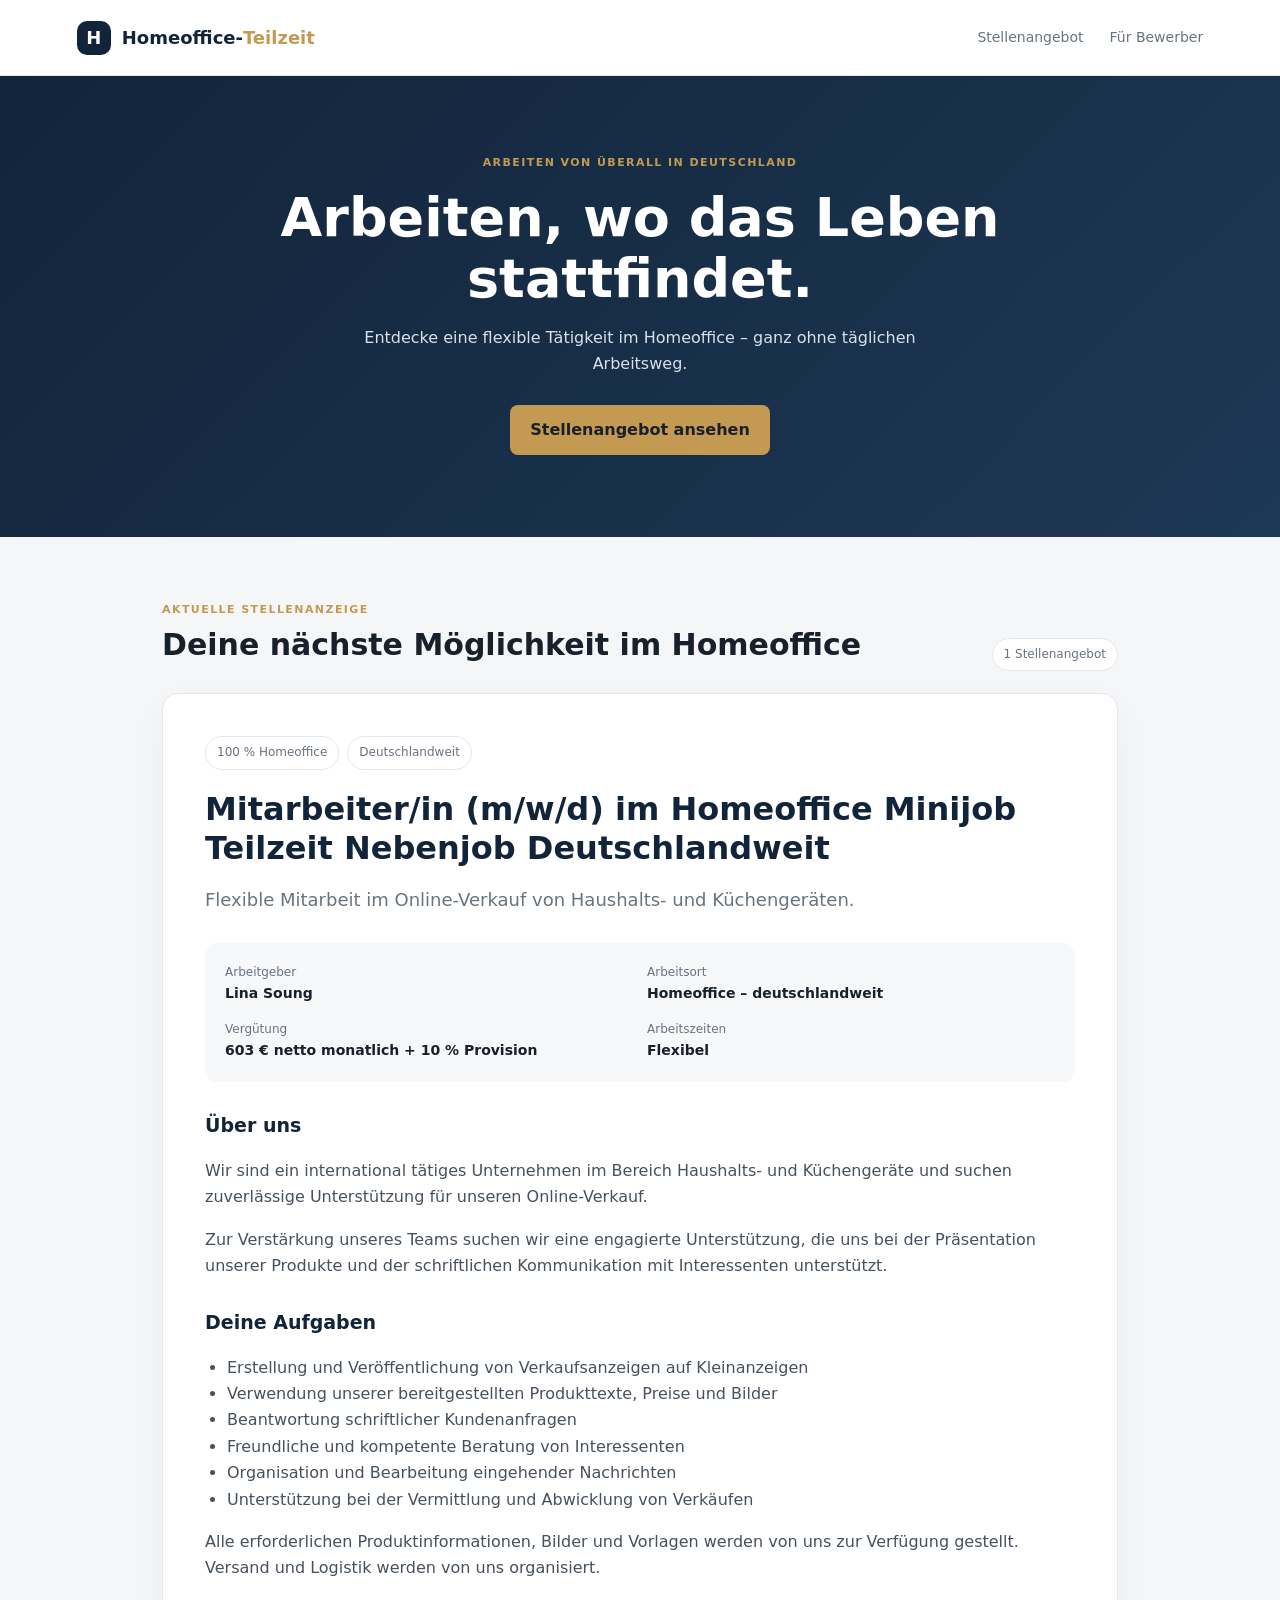
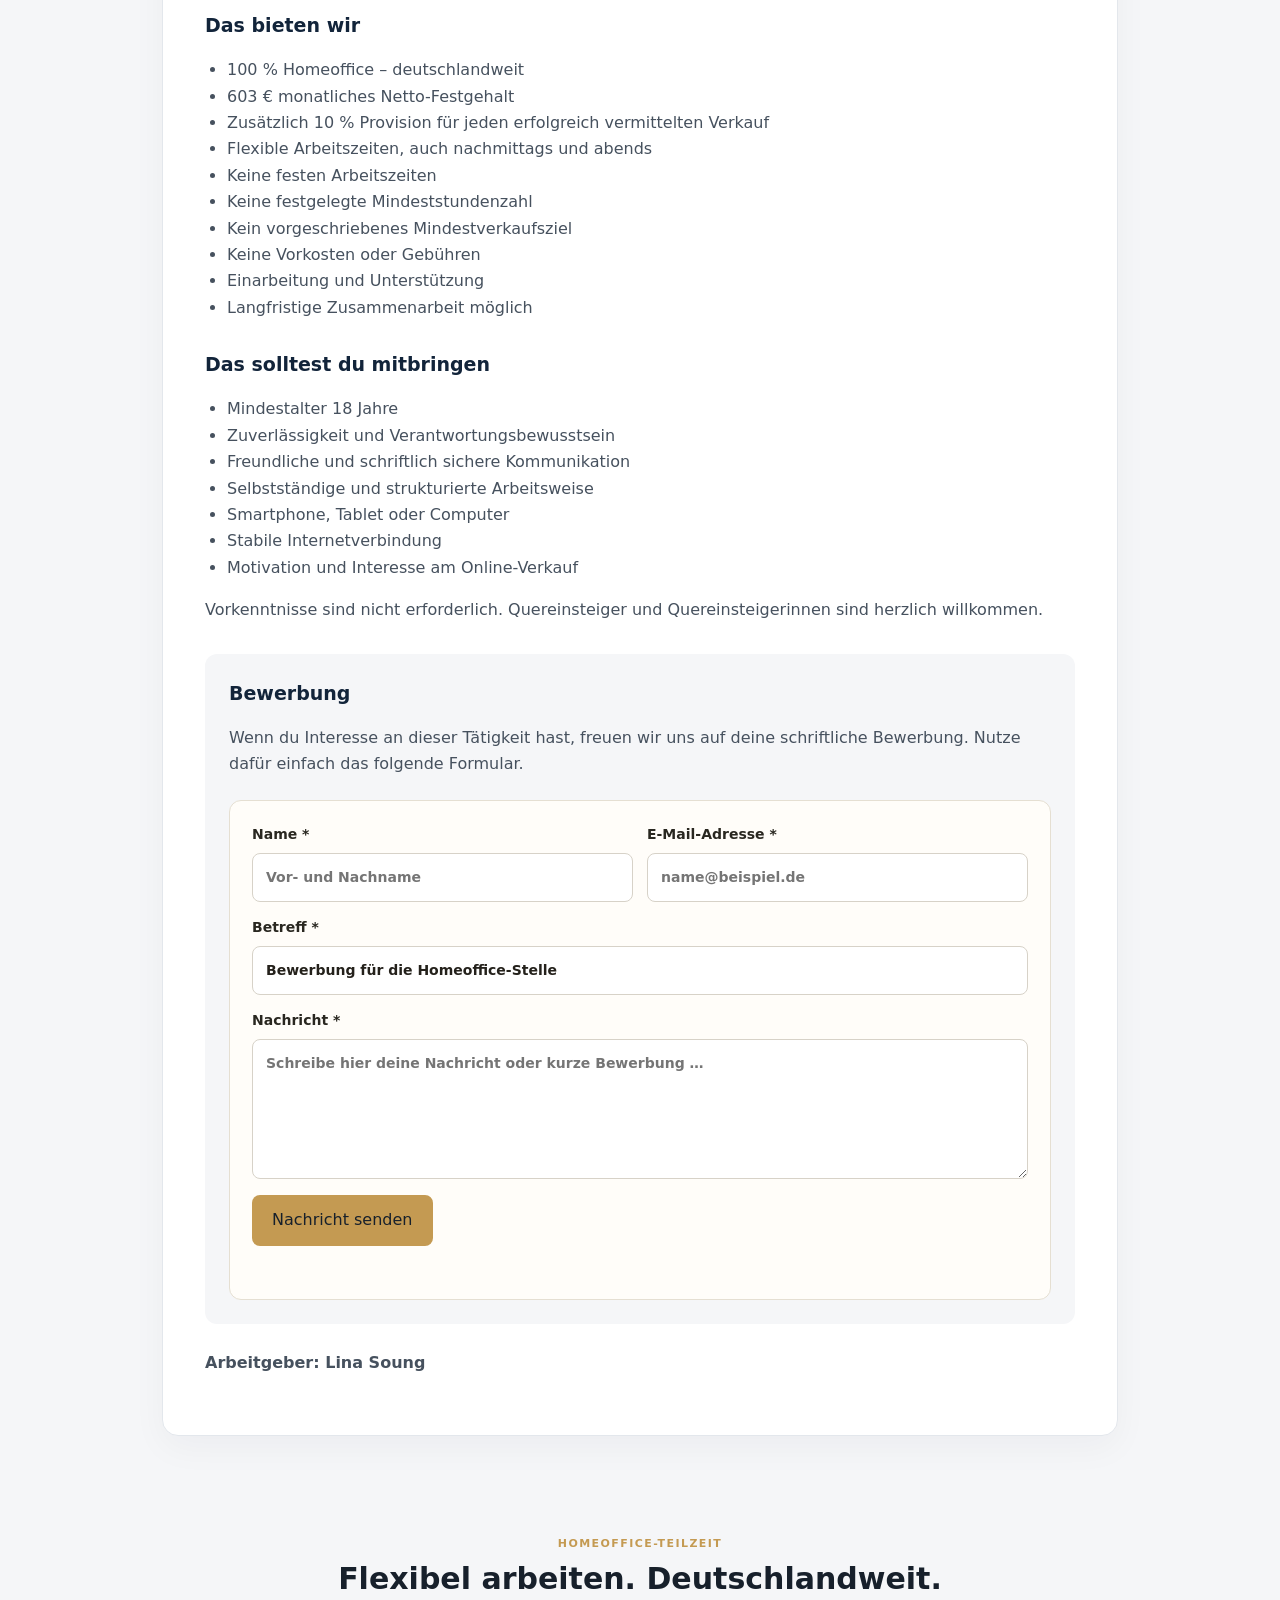
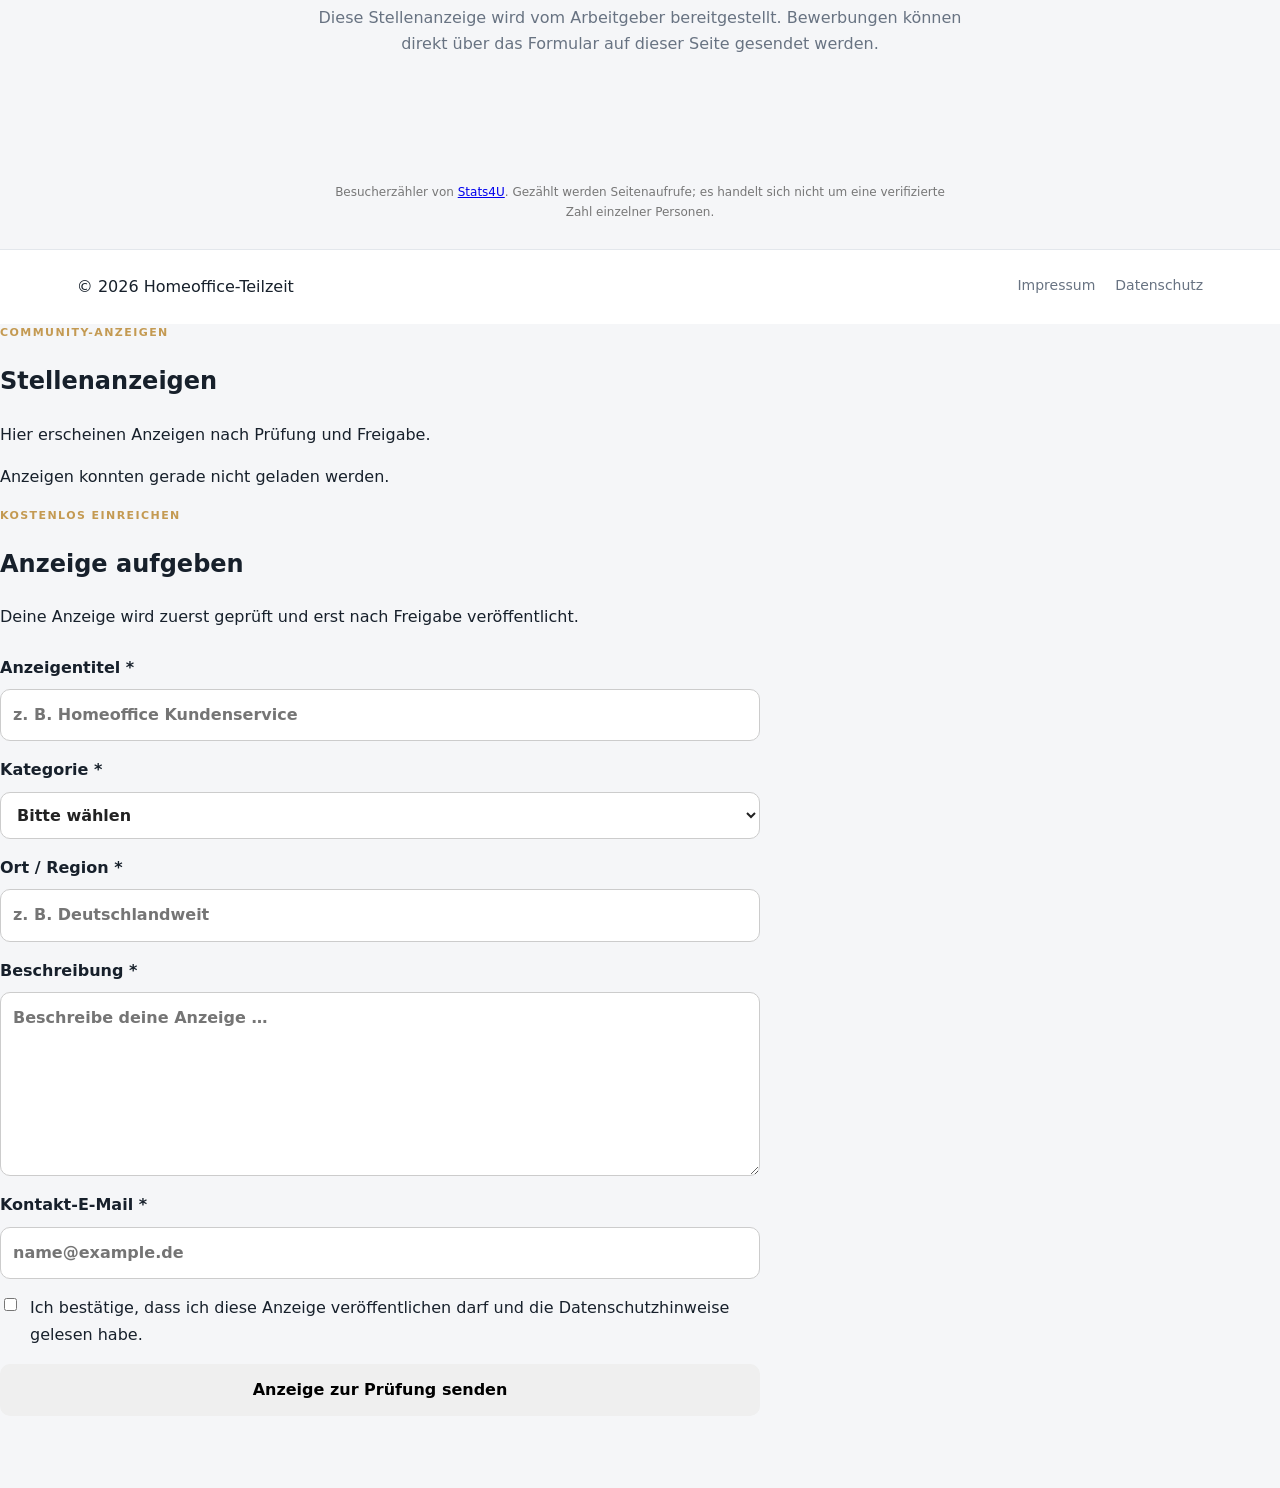
==== index.html @ d7fe1157 "Remove email contact from index.html Removed email contact information from the contact form." ====
<!doctype html>
<html lang="de">
<head>
  <meta charset="utf-8">
  <meta name="viewport" content="width=device-width, initial-scale=1">
  <meta name="description" content="Homeoffice-Teilzeit: Stellenangebot Mitarbeiter/in (m/w/d) im Homeoffice Minijob Teilzeit Nebenjob deutschlandweit. Flexible Arbeit im Online-Verkauf.">
  <meta name="robots" content="index,follow">
  <title>Mitarbeiter/in (m/w/d) im Homeoffice Minijob Teilzeit Nebenjob Deutschlandweit | Homeoffice-Teilzeit</title>
  <link rel="canonical" href="https://homeoffice-teilzeit-portal.pages.dev/">
  <link rel="stylesheet" href="style.css">
  <script type="application/ld+json">
  {
    "@context":"https://schema.org",
    "@type":"JobPosting",
    "title":"Mitarbeiter/in (m/w/d) im Homeoffice Minijob Teilzeit Nebenjob Deutschlandweit",
    "description":"100 % Homeoffice deutschlandweit. Aufgaben im Online-Verkauf von Haushalts- und Küchengeräten, Erstellung von Verkaufsanzeigen und schriftliche Kundenkommunikation.",
    "datePosted":"2026-11-23",
    "employmentType":["PART_TIME","CONTRACTOR"],
    "hiringOrganization":{"@type":"Organization","name":"Lina Soung"},
    "jobLocationType":"TELECOMMUTE",
    "applicantLocationRequirements":{"@type":"Country","name":"Deutschland"},
    "directApply":false
  }
  </script>

  <style>
    .visitor-section{margin:28px auto 8px;text-align:center;padding:18px 12px}
    .visitor-counter{display:inline-flex;align-items:center;gap:14px;padding:13px 20px;border:1px solid #d8c18a;border-radius:10px;background:#fffdf8;color:#24211b;box-shadow:0 4px 18px rgba(0,0,0,.06)}
    .visitor-icon{font-size:24px;color:#ad8740}
    .visitor-counter strong{display:block;font-size:24px;line-height:1.2}
    .visitor-counter small{display:block;font-size:12px;color:#6d675b;margin-top:3px}
    .visitor-note{max-width:620px;margin:9px auto 0;font-size:12px;color:#777}

    .contact-form{margin-top:22px;padding:22px;border:1px solid #e5dfd2;border-radius:12px;background:#fffdf9}
    .contact-form h3{margin-top:0}
    .contact-form .form-grid{display:grid;grid-template-columns:1fr 1fr;gap:14px}
    .contact-form label{display:block;font-weight:600;font-size:14px;color:#292720}
    .contact-form input,.contact-form textarea{display:block;width:100%;box-sizing:border-box;margin-top:7px;padding:12px 13px;border:1px solid #d7d2c8;border-radius:8px;background:#fff;color:#24211b;font:inherit}
    .contact-form textarea{min-height:140px;resize:vertical}
    .contact-form .full-width{grid-column:1/-1}
    .contact-form button{margin-top:16px;border:0;cursor:pointer;font:inherit}
    .contact-form button:disabled{opacity:.65;cursor:wait}
    .contact-form-status{min-height:1.4em;margin:12px 0 0;font-size:14px}
    .contact-form .hp-field{position:absolute!important;left:-5000px!important;width:1px!important;height:1px!important;overflow:hidden!important}
    @media(max-width:600px){.contact-form{padding:16px}.contact-form .form-grid{grid-template-columns:1fr}.contact-form .full-width{grid-column:auto}}
  </style>
</head>
<body>
<header class="site-header">
  <a class="brand" href="index.html" aria-label="Homeoffice-Teilzeit Startseite"><span class="brand-mark">H</span><span>Homeoffice-<strong>Teilzeit</strong></span></a>
  <nav><a href="#stellenangebot">Stellenangebot</a><a href="#arbeitgeber">Für Bewerber</a></nav>
</header>
<main>
  <section class="hero">
    <div class="eyebrow">Arbeiten von überall in Deutschland</div>
    <h1>Arbeiten, wo das Leben stattfindet.</h1>
    <p>Entdecke eine flexible Tätigkeit im Homeoffice – ganz ohne täglichen Arbeitsweg.</p>
    <a class="button" href="#stellenangebot">Stellenangebot ansehen</a>
  </section>
  <section class="content" id="stellenangebot">
    <div class="section-heading"><div><div class="eyebrow">Aktuelle Stellenanzeige</div><h2>Deine nächste Möglichkeit im Homeoffice</h2></div><span class="status">1 Stellenangebot</span></div>
    <article class="job-card">
      <div class="job-top"><span class="tag">100 % Homeoffice</span><span class="tag">Deutschlandweit</span></div>
      <h2>Mitarbeiter/in (m/w/d) im Homeoffice Minijob Teilzeit Nebenjob Deutschlandweit</h2>
      <p class="lead">Flexible Mitarbeit im Online-Verkauf von Haushalts- und Küchengeräten.</p>
      <div class="facts"><div><small>Arbeitgeber</small><strong>Lina Soung</strong></div><div><small>Arbeitsort</small><strong>Homeoffice – deutschlandweit</strong></div><div><small>Vergütung</small><strong>603 € netto monatlich + 10 % Provision</strong></div><div><small>Arbeitszeiten</small><strong>Flexibel</strong></div></div>
      <div class="job-body">
        <h3>Über uns</h3>
        <p>Wir sind ein international tätiges Unternehmen im Bereich Haushalts- und Küchengeräte und suchen zuverlässige Unterstützung für unseren Online-Verkauf.</p>
        <p>Zur Verstärkung unseres Teams suchen wir eine engagierte Unterstützung, die uns bei der Präsentation unserer Produkte und der schriftlichen Kommunikation mit Interessenten unterstützt.</p>
        <h3>Deine Aufgaben</h3>
        <ul><li>Erstellung und Veröffentlichung von Verkaufsanzeigen auf Kleinanzeigen</li><li>Verwendung unserer bereitgestellten Produkttexte, Preise und Bilder</li><li>Beantwortung schriftlicher Kundenanfragen</li><li>Freundliche und kompetente Beratung von Interessenten</li><li>Organisation und Bearbeitung eingehender Nachrichten</li><li>Unterstützung bei der Vermittlung und Abwicklung von Verkäufen</li></ul>
        <p>Alle erforderlichen Produktinformationen, Bilder und Vorlagen werden von uns zur Verfügung gestellt. Versand und Logistik werden von uns organisiert.</p>
        <h3>Das bieten wir</h3>
        <ul><li>100 % Homeoffice – deutschlandweit</li><li>603 € monatliches Netto-Festgehalt</li><li>Zusätzlich 10 % Provision für jeden erfolgreich vermittelten Verkauf</li><li>Flexible Arbeitszeiten, auch nachmittags und abends</li><li>Keine festen Arbeitszeiten</li><li>Keine festgelegte Mindeststundenzahl</li><li>Kein vorgeschriebenes Mindestverkaufsziel</li><li>Keine Vorkosten oder Gebühren</li><li>Einarbeitung und Unterstützung</li><li>Langfristige Zusammenarbeit möglich</li></ul>
        <h3>Das solltest du mitbringen</h3>
        <ul><li>Mindestalter 18 Jahre</li><li>Zuverlässigkeit und Verantwortungsbewusstsein</li><li>Freundliche und schriftlich sichere Kommunikation</li><li>Selbstständige und strukturierte Arbeitsweise</li><li>Smartphone, Tablet oder Computer</li><li>Stabile Internetverbindung</li><li>Motivation und Interesse am Online-Verkauf</li></ul>
        <p>Vorkenntnisse sind nicht erforderlich. Quereinsteiger und Quereinsteigerinnen sind herzlich willkommen.</p>

        <div class="apply">
          <h3>Bewerbung</h3>
          <p>Wenn du Interesse an dieser Tätigkeit hast, freuen wir uns auf deine schriftliche Bewerbung. Nutze dafür einfach das folgende Formular.</p>
          <form id="contact-form" class="contact-form">
            <input type="hidden" name="access_key" value="22d33330-6e1b-4706-920c-6ae9ef01c109">
            <input type="hidden" name="subject" value="Neue Bewerbung über Homeoffice-Teilzeit">
            <input type="hidden" name="from_name" value="Homeoffice-Teilzeit Webseite">
            <input type="checkbox" name="botcheck" class="hp-field" tabindex="-1" autocomplete="off">
            <div class="form-grid">
              <label>Name *
                <input type="text" name="name" autocomplete="name" required maxlength="120" placeholder="Vor- und Nachname">
              </label>
              <label>E-Mail-Adresse *
                <input type="email" name="email" autocomplete="email" required maxlength="254" placeholder="name@beispiel.de">
              </label>
              <label class="full-width">Betreff *
                <input type="text" name="message_subject" required maxlength="160" value="Bewerbung für die Homeoffice-Stelle">
              </label>
              <label class="full-width">Nachricht *
                <textarea name="message" required maxlength="5000" placeholder="Schreibe hier deine Nachricht oder kurze Bewerbung …"></textarea>
              </label>
            </div>
            <button class="button" type="submit">Nachricht senden</button>
            <p id="contact-form-status" class="contact-form-status" role="status" aria-live="polite"></p>
          </form>
        </div>
        <p class="employer">Arbeitgeber: Lina Soung</p>
      </div>
    </article>
  </section>
  <section class="info" id="arbeitgeber"><div class="eyebrow">Homeoffice-Teilzeit</div><h2>Flexibel arbeiten. Deutschlandweit.</h2><p>Diese Stellenanzeige wird vom Arbeitgeber bereitgestellt. Bewerbungen können direkt über das Formular auf dieser Seite gesendet werden.</p></section>

  <section class="visitor-section" aria-label="Besucherzähler">
    <script src="https://www.stats4u.net/s4u.js" data-id="9316708482" data-style="2009" async></script>
    <p class="visitor-note">Besucherzähler von <a href="https://www.stats4u.net/" target="_blank" rel="noopener noreferrer">Stats4U</a>. Gezählt werden Seitenaufrufe; es handelt sich nicht um eine verifizierte Zahl einzelner Personen.</p>
  </section>
</main>
<footer><span>© 2026 Homeoffice-Teilzeit</span><div><a href="impressum.html">Impressum</a><a href="datenschutz.html">Datenschutz</a></div></footer>
<section id="anzeigen" aria-labelledby="anzeigen-title">
  <div class="wrap">
    <div class="section-head"><div class="eyebrow">Community-Anzeigen</div><h2 id="anzeigen-title">Stellenanzeigen</h2><p>Hier erscheinen Anzeigen nach Prüfung und Freigabe.</p></div>
    <div id="approved-listings" aria-live="polite"><p>Freigegebene Anzeigen werden hier angezeigt.</p></div>
  </div>
</section>
<section id="anzeige-aufgeben" aria-labelledby="submit-title">
  <div class="wrap">
    <div class="section-head"><div class="eyebrow">Kostenlos einreichen</div><h2 id="submit-title">Anzeige aufgeben</h2><p>Deine Anzeige wird zuerst geprüft und erst nach Freigabe veröffentlicht.</p></div>
    <form id="listing-form" class="listing-form">
      <label>Anzeigentitel *<input name="title" required maxlength="100" placeholder="z. B. Homeoffice Kundenservice"></label>
      <label>Kategorie *<select name="category" required><option value="">Bitte wählen</option><option>Stellenangebot</option><option>Stellengesuch</option><option>Ausbildung</option><option>Praktikum</option><option>Sonstiges</option></select></label>
      <label>Ort / Region *<input name="location" required maxlength="100" placeholder="z. B. Deutschlandweit"></label>
      <label>Beschreibung *<textarea name="description" required rows="6" maxlength="5000" placeholder="Beschreibe deine Anzeige …"></textarea></label>
      <label>Kontakt-E-Mail *<input name="email" type="email" required maxlength="254" placeholder="name@example.de"></label>
      <label class="hp-field" aria-hidden="true">Bitte leer lassen<input name="website" tabindex="-1" autocomplete="off"></label>
      <label class="consent"><input name="consent" type="checkbox" required> Ich bestätige, dass ich diese Anzeige veröffentlichen darf und die Datenschutzhinweise gelesen habe.</label>
      <button type="submit">Anzeige zur Prüfung senden</button>
      <p id="listing-form-status" role="status"></p>
    </form>
  </div>
</section>
<script>
function esc(v){
  return String(v||'').replace(/[&<>"']/g,c=>({'&':'&amp;','<':'&lt;','>':'&gt;','"':'&quot;',"'":'&#39;'}[c]));
}

(async function(){
 const list=document.getElementById('approved-listings');
 try {
   const r=await fetch('/api/listings');
   const data=await r.json();
   if(!r.ok) throw new Error();
   if(!data.items.length){
     list.innerHTML='<p>Noch keine freigegebenen Anzeigen.</p>';
     return;
   }
   list.innerHTML=data.items.map(x=>`
     <article class="public-listing">
       <h3>${esc(x.title)}</h3>
       <p><strong>${esc(x.category)}</strong> · ${esc(x.location)}</p>
       <p>${esc(x.description).replace(/\n/g,'<br>')}</p>
       <form class="contact-form dynamic-contact-form">
         <h3>Kontakt / Bewerbung</h3>
         <input type="hidden" name="access_key" value="22d33330-6e1b-4706-920c-6ae9ef01c109">
         <input type="hidden" name="subject" value="Anfrage zur Anzeige: ${esc(x.title)}">
         <input type="hidden" name="from_name" value="Homeoffice-Teilzeit Webseite">
         <input type="checkbox" name="botcheck" class="hp-field" tabindex="-1" autocomplete="off">
         <div class="form-grid">
           <label>Dein Name *
             <input type="text" name="name" required maxlength="120" placeholder="Vor- und Nachname">
           </label>
           <label>Deine E-Mail-Adresse *
             <input type="email" name="email" required maxlength="254" placeholder="name@beispiel.de">
           </label>
           <label class="full-width">Nachricht *
             <textarea name="message" required maxlength="5000" placeholder="Schreibe hier deine Nachricht …"></textarea>
           </label>
         </div>
         <button class="button" type="submit">Nachricht senden</button>
         <p class="contact-form-status" role="status" aria-live="polite"></p>
       </form>
     </article>
   `).join('');
 } catch(e){
   list.innerHTML='<p>Anzeigen konnten gerade nicht geladen werden.</p>';
 }
})();

document.getElementById('contact-form').addEventListener('submit',async e=>{
  e.preventDefault();
  const form=e.currentTarget;
  const status=document.getElementById('contact-form-status');
  const button=form.querySelector('button[type="submit"]');
  status.textContent='Nachricht wird gesendet …';
  button.disabled=true;
  try{
    const response=await fetch('https://api.web3forms.com/submit',{
      method:'POST',
      body:new FormData(form)
    });
    const result=await response.json();
    if(!response.ok || !result.success){
      throw new Error(result.message || 'Die Nachricht konnte nicht gesendet werden.');
    }
    form.reset();
    status.textContent='Vielen Dank! Deine Nachricht wurde erfolgreich gesendet.';
  }catch(error){
    status.textContent=error.message || 'Es ist ein Fehler aufgetreten. Bitte versuche es später erneut.';
  }finally{
    button.disabled=false;
  }
});

/* Funktion für alle automatisch erzeugten Community-Kontaktformulare */
document.addEventListener('submit',async e=>{
  const form=e.target;
  if(!form.matches('.dynamic-contact-form')) return;

  e.preventDefault();
  const status=form.querySelector('.contact-form-status');
  const button=form.querySelector('button[type="submit"]');
  status.textContent='Nachricht wird gesendet …';
  button.disabled=true;

  try{
    const response=await fetch('https://api.web3forms.com/submit',{
      method:'POST',
      body:new FormData(form)
    });
    const result=await response.json();
    if(!response.ok || !result.success){
      throw new Error(result.message || 'Die Nachricht konnte nicht gesendet werden.');
    }
    form.reset();
    status.textContent='Vielen Dank! Deine Nachricht wurde erfolgreich gesendet.';
  }catch(error){
    status.textContent=error.message || 'Es ist ein Fehler aufgetreten. Bitte versuche es später erneut.';
  }finally{
    button.disabled=false;
  }
});

document.getElementById('listing-form').addEventListener('submit',async e=>{
 e.preventDefault();
 const f=e.currentTarget, status=document.getElementById('listing-form-status'), b=f.querySelector('button');
 status.textContent='Wird gesendet …';
 b.disabled=true;
 const fd=new FormData(f);
 const body=Object.fromEntries(fd.entries());
 body.consent=fd.get('consent')==='on';
 try{
   const r=await fetch('/api/submit',{
     method:'POST',
     headers:{'Content-Type':'application/json'},
     body:JSON.stringify(body)
   });
   const d=await r.json();
   if(!r.ok) throw new Error(d.error||'Senden fehlgeschlagen');
   f.reset();
   status.textContent='Danke! Deine Anzeige wurde eingereicht und wartet auf Freigabe.';
 }catch(err){
   status.textContent=err.message||'Fehler beim Senden. Bitte später erneut versuchen.';
 }finally{
   b.disabled=false;
 }
});
</script>
</body>
</html>
---- style.css ----
:root{--bg:#f5f6f8;--ink:#17202b;--muted:#687382;--navy:#12243a;--gold:#c49a52;--line:#e3e7ec;--white:#fff}*{box-sizing:border-box}html{scroll-behavior:smooth}body{margin:0;background:var(--bg);color:var(--ink);font:16px/1.65 system-ui,-apple-system,Segoe UI,Roboto,Arial,sans-serif}.site-header{height:76px;padding:0 max(6vw,22px);display:flex;align-items:center;justify-content:space-between;background:#fff;border-bottom:1px solid var(--line)}.brand{display:flex;align-items:center;gap:11px;color:var(--navy);text-decoration:none;font-weight:600;font-size:18px}.brand strong{color:var(--gold)}.brand-mark{display:grid;place-items:center;width:34px;height:34px;border-radius:10px;background:var(--navy);color:#fff;font-weight:800}.site-header nav{display:flex;gap:26px}.site-header nav a,footer a{color:var(--muted);text-decoration:none;font-size:14px}.hero{padding:78px 22px 82px;text-align:center;background:linear-gradient(135deg,#12243a,#1d3855);color:#fff}.eyebrow{text-transform:uppercase;letter-spacing:.13em;font-size:11px;font-weight:800;color:var(--gold)}.hero h1{font-size:clamp(34px,5vw,54px);line-height:1.12;margin:16px auto;max-width:760px}.hero p{color:#d9e0e8;max-width:600px;margin:0 auto 27px}.button{display:inline-block;background:var(--gold);color:#17202b;text-decoration:none;font-weight:750;padding:12px 20px;border-radius:8px}.content{max-width:1000px;margin:64px auto;padding:0 22px}.section-heading{display:flex;justify-content:space-between;align-items:end;gap:20px;margin-bottom:22px}.section-heading h2,.info h2{font-size:30px;line-height:1.2;margin:8px 0}.status,.tag{font-size:12px;border:1px solid var(--line);border-radius:99px;padding:6px 11px;color:var(--muted);background:#fff}.job-card{background:#fff;border:1px solid var(--line);border-radius:16px;padding:clamp(22px,4vw,42px);box-shadow:0 12px 35px #15243a0a}.job-top{display:flex;gap:8px;flex-wrap:wrap}.job-card h2{font-size:clamp(24px,3vw,32px);line-height:1.2;margin:20px 0 10px;color:var(--navy)}.lead{color:var(--muted);font-size:18px}.facts{display:grid;grid-template-columns:repeat(2,minmax(0,1fr));gap:14px;margin:28px 0;padding:20px;background:#f7f8fa;border-radius:12px}.facts div{display:flex;flex-direction:column}.facts small{color:var(--muted);font-size:12px}.facts strong{font-size:14px}.job-body h3{margin:28px 0 8px;color:var(--navy);font-size:19px}.job-body p,.job-body li{color:#46515e}.job-body ul{padding-left:22px}.apply{margin-top:30px;padding:24px;background:#f5f6f8;border-radius:12px}.apply h3{margin-top:0}.email{font-weight:700}.employer{font-weight:700;margin-top:26px}.info{max-width:1000px;margin:0 auto 64px;padding:35px 22px;text-align:center}.info p{max-width:650px;margin:auto;color:var(--muted)}footer{background:#fff;border-top:1px solid var(--line);padding:24px max(6vw,22px);display:flex;justify-content:space-between;gap:15px;flex-wrap:wrap}footer div{display:flex;gap:20px}@media(max-width:600px){.site-header{height:auto;min-height:68px;align-items:flex-start;padding-top:16px;padding-bottom:14px;gap:12px;flex-direction:column}.site-header nav{gap:18px}.hero{padding:58px 20px}.content{margin:42px auto}.section-heading{align-items:flex-start;flex-direction:column}.facts{grid-template-columns:1fr}.job-card{padding:22px}}

/* Moderated community listings */
.listing-form{max-width:760px;display:grid;gap:16px;margin:24px 0}.listing-form label{display:grid;gap:8px;font-weight:600}.listing-form input:not([type=checkbox]),.listing-form select,.listing-form textarea{width:100%;box-sizing:border-box;padding:12px;border:1px solid var(--border,#ccc);border-radius:10px;font:inherit;background:var(--surface,#fff);color:var(--text,#222)}.listing-form .consent{display:flex;align-items:flex-start;gap:10px;font-weight:400}.listing-form button{padding:13px 18px;border:0;border-radius:10px;cursor:pointer;font:inherit;font-weight:700}.listing-form button:disabled{opacity:.6}.hp-field{position:absolute!important;left:-10000px!important;top:auto!important;width:1px!important;height:1px!important;overflow:hidden!important}.public-listing{padding:18px;margin:16px 0;border:1px solid var(--border,#ddd);border-radius:14px}.public-listing h3{margin-top:0}
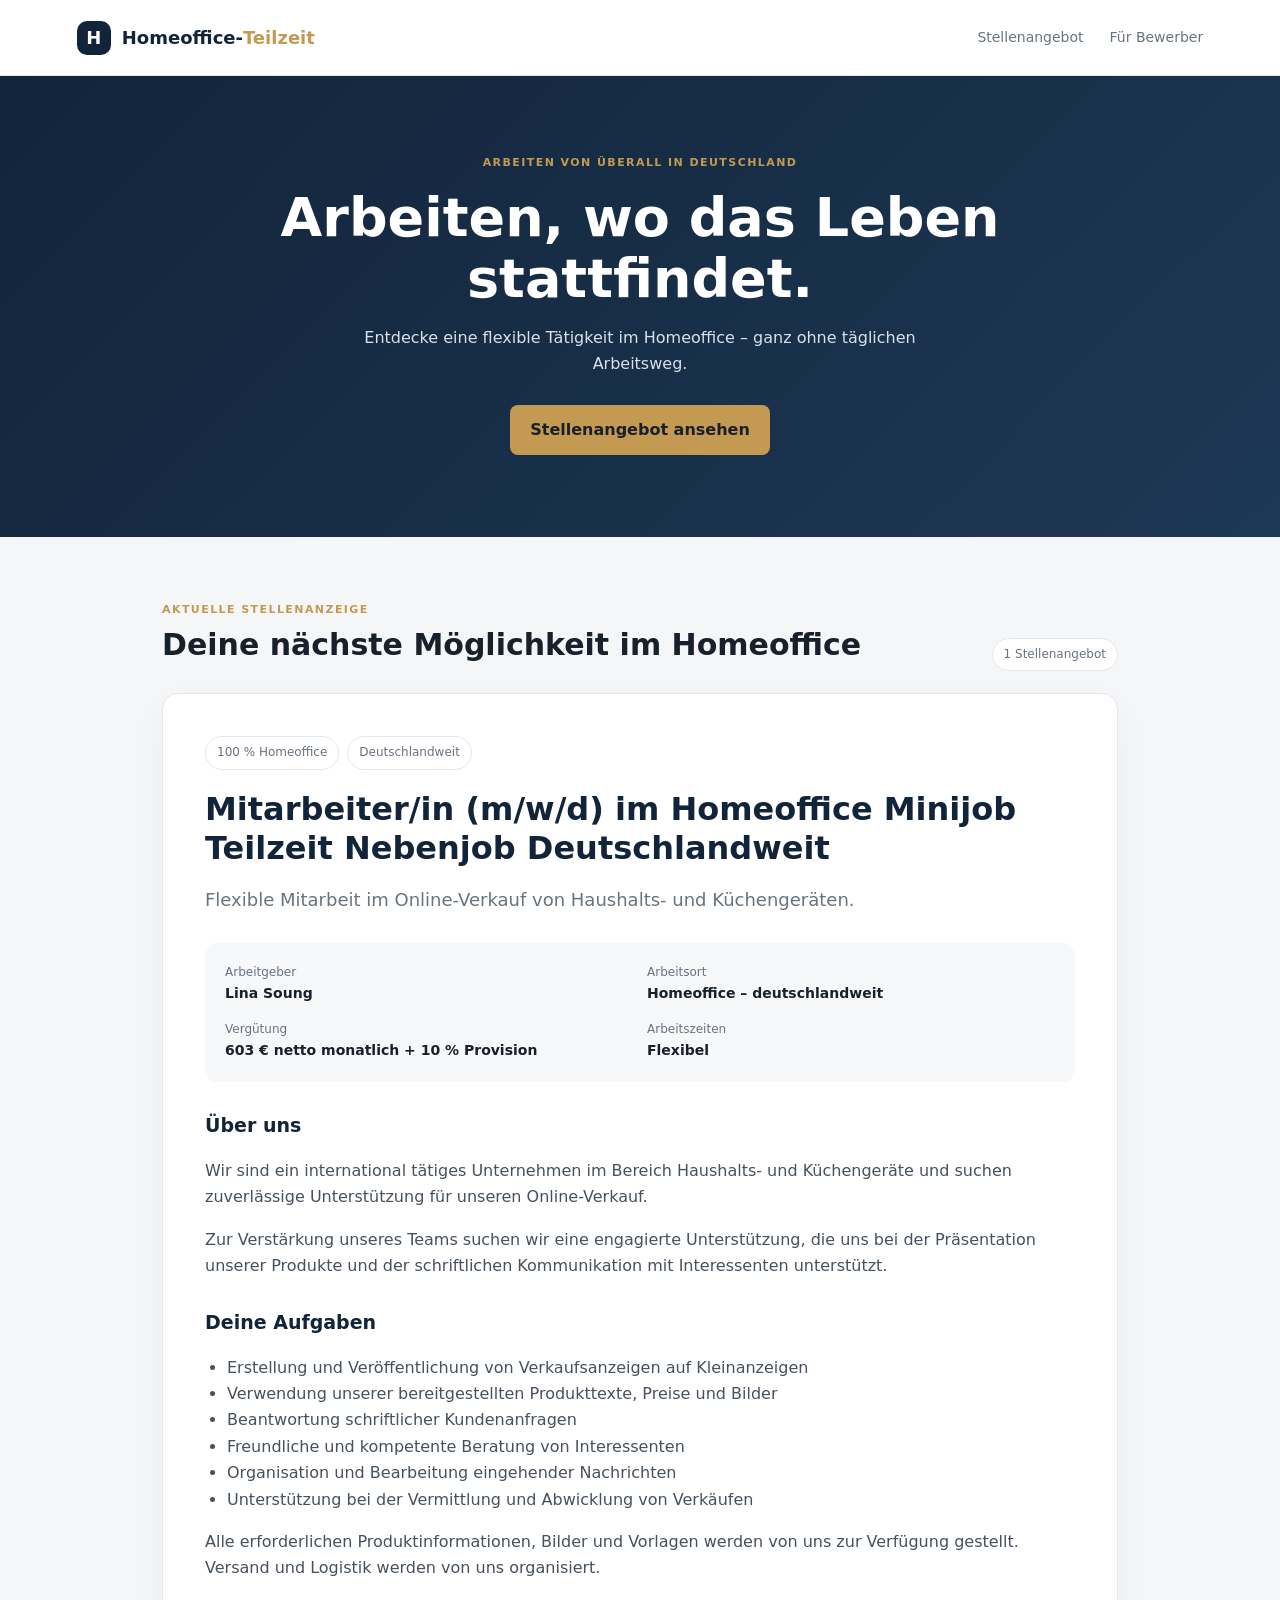
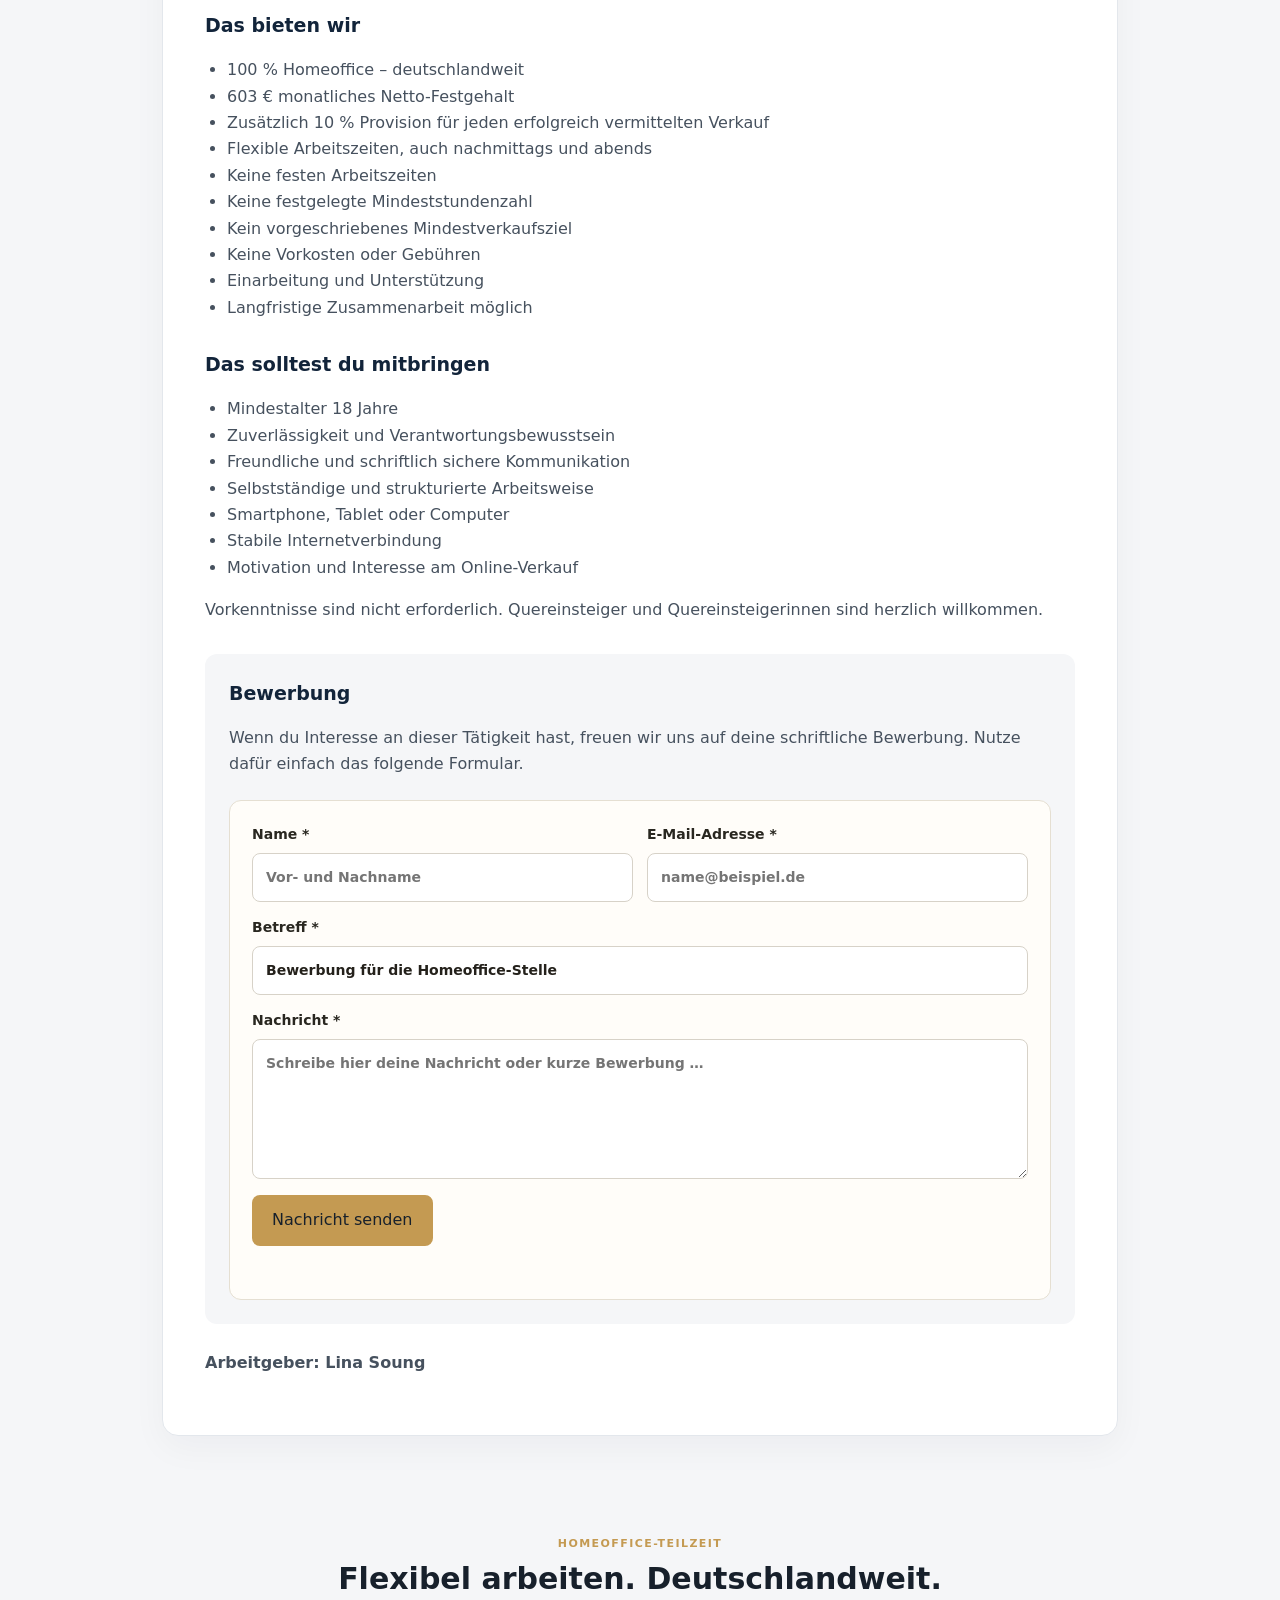
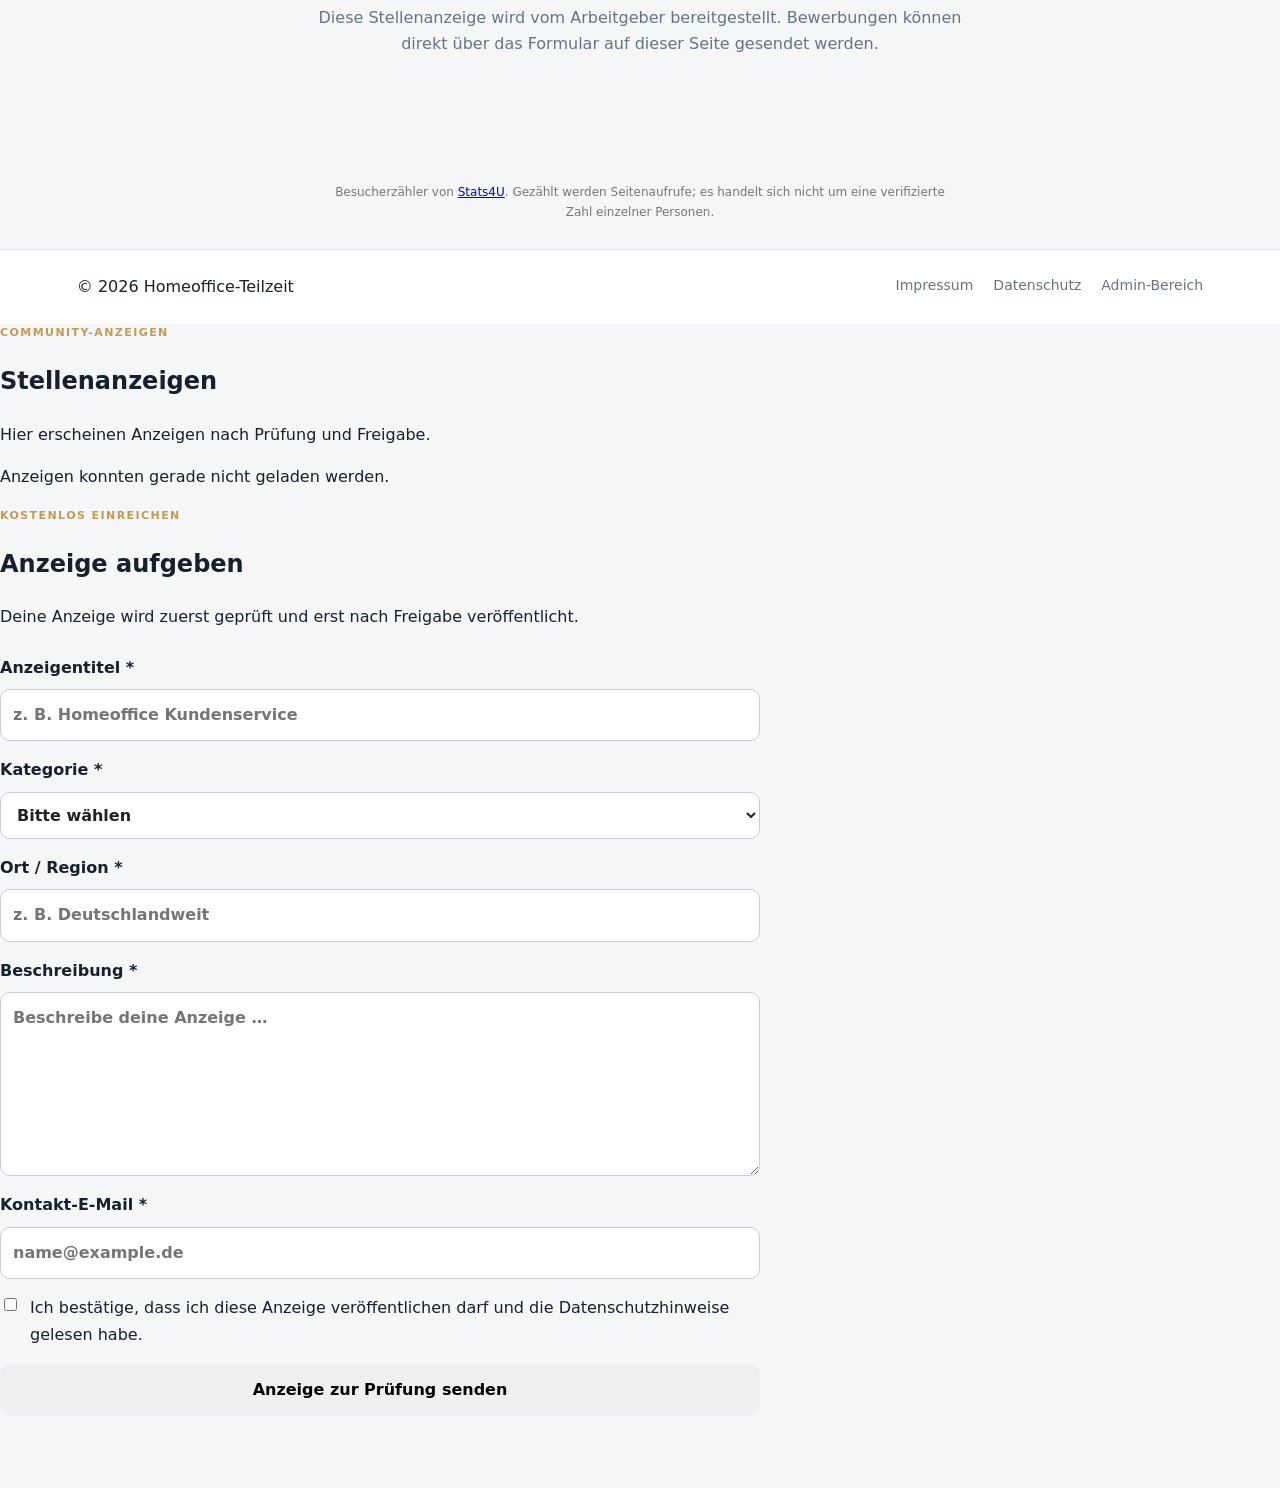
==== commit 8bed088d: "Add Admin-Bereich link to footer" ====
--- a/index.html
+++ b/index.html
@@ -114,7 +114,7 @@
     <p class="visitor-note">Besucherzähler von <a href="https://www.stats4u.net/" target="_blank" rel="noopener noreferrer">Stats4U</a>. Gezählt werden Seitenaufrufe; es handelt sich nicht um eine verifizierte Zahl einzelner Personen.</p>
   </section>
 </main>
-<footer><span>© 2026 Homeoffice-Teilzeit</span><div><a href="impressum.html">Impressum</a><a href="datenschutz.html">Datenschutz</a></div></footer>
+<footer><span>© 2026 Homeoffice-Teilzeit</span><div><a href="impressum.html">Impressum</a><a href="datenschutz.html">Datenschutz</a><a href="/admin.html">Admin-Bereich</a></div></footer>
 <section id="anzeigen" aria-labelledby="anzeigen-title">
   <div class="wrap">
     <div class="section-head"><div class="eyebrow">Community-Anzeigen</div><h2 id="anzeigen-title">Stellenanzeigen</h2><p>Hier erscheinen Anzeigen nach Prüfung und Freigabe.</p></div>
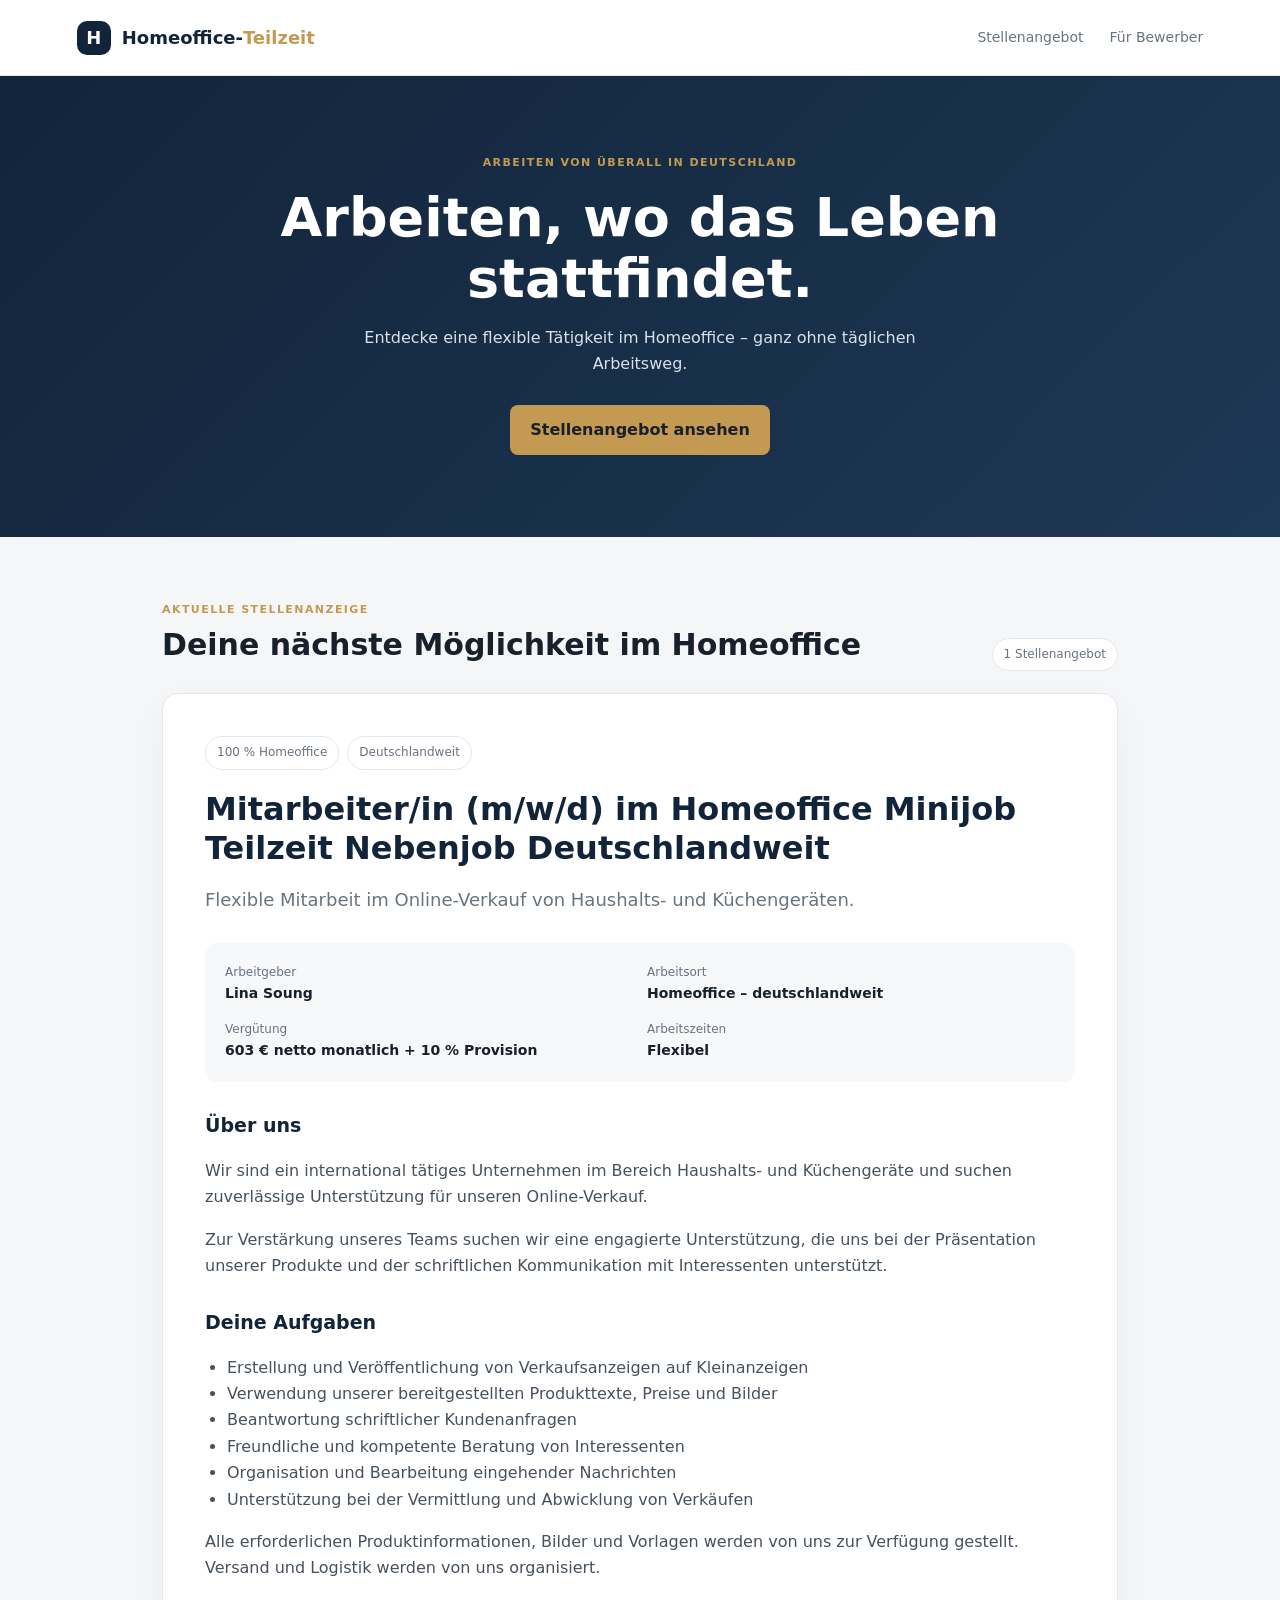
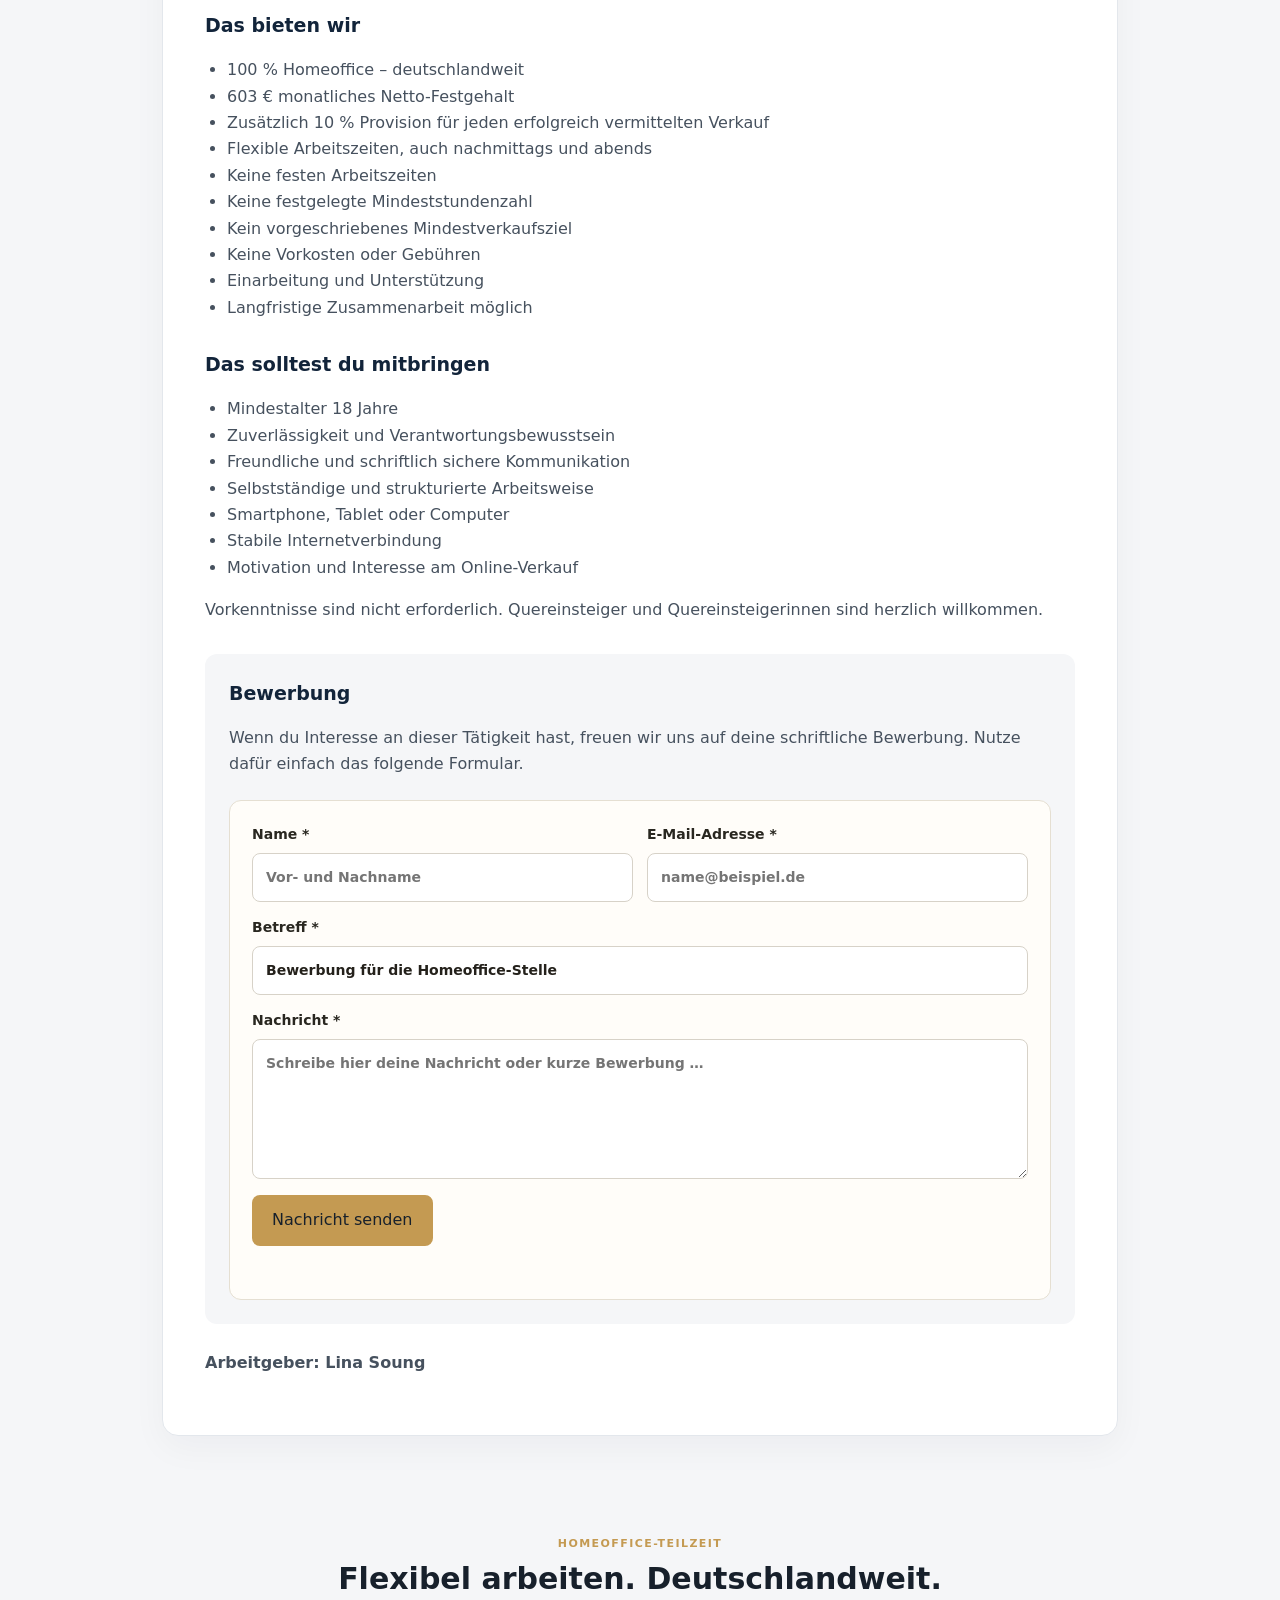
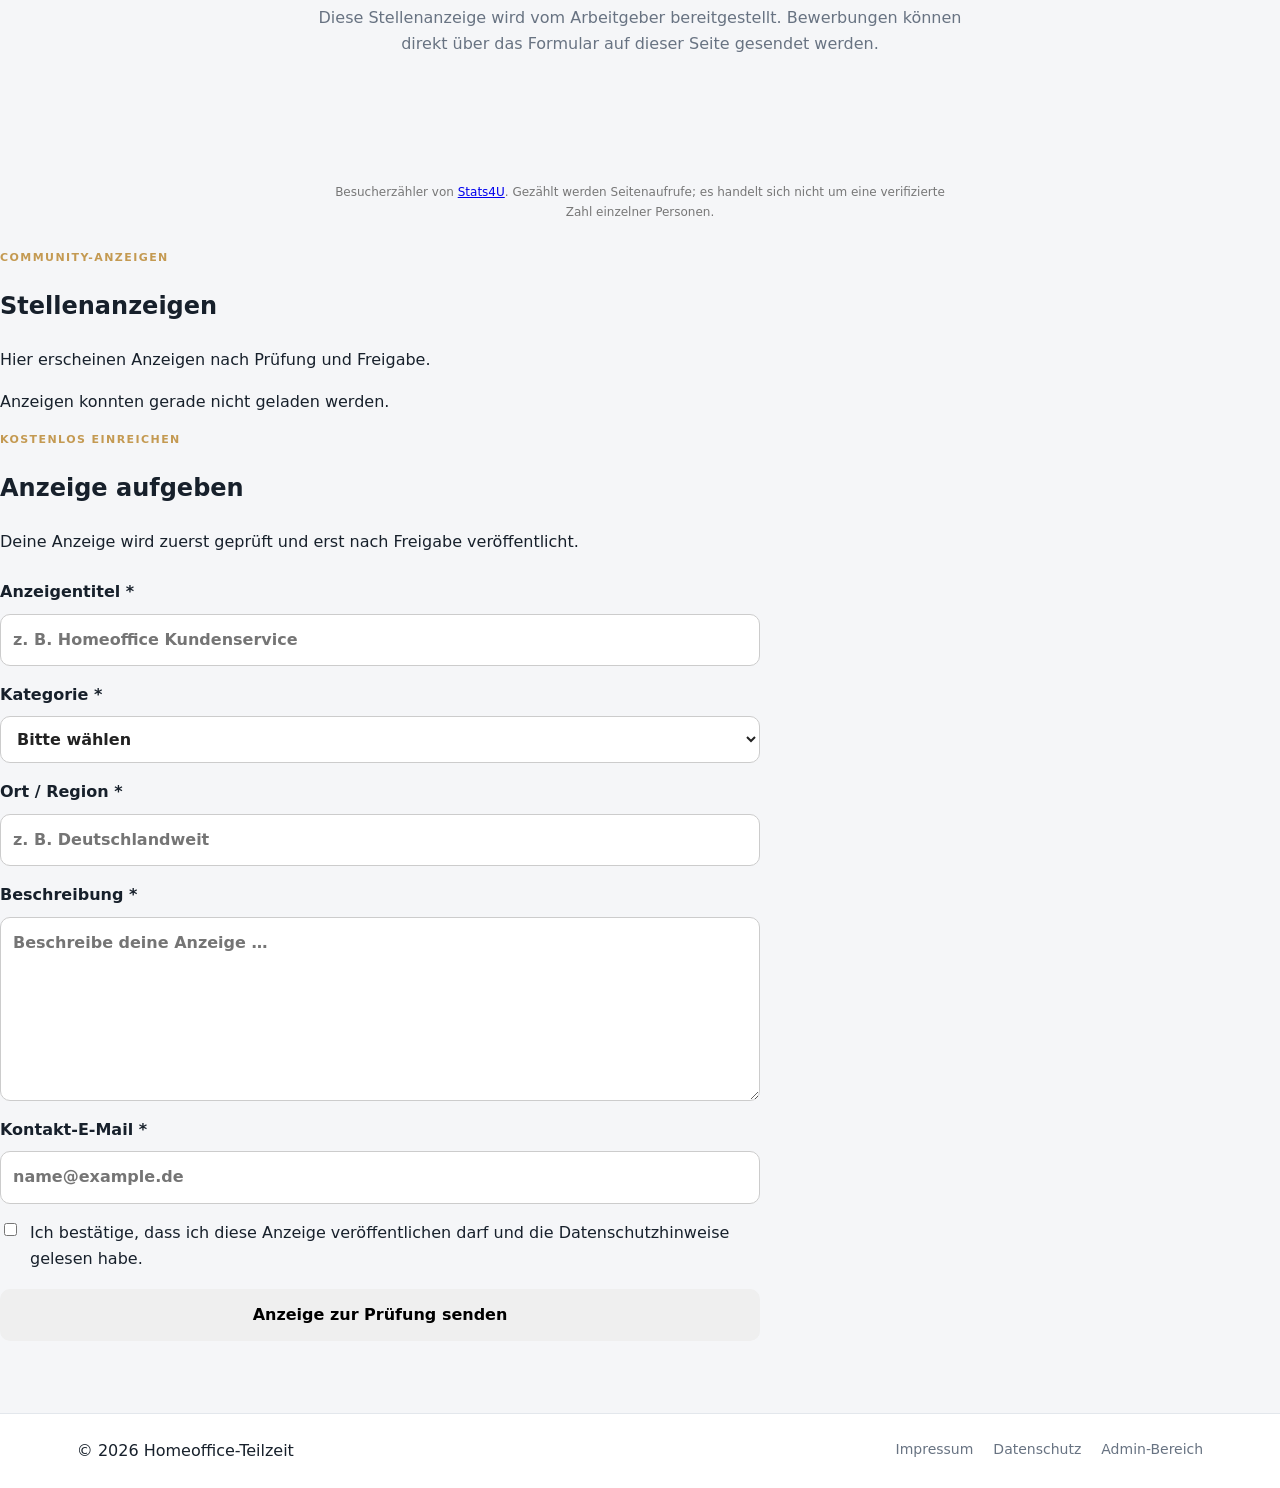
==== commit 452bc1c2: "Fix footer duplication in index.html" ====
--- a/index.html
+++ b/index.html
@@ -114,7 +114,6 @@
     <p class="visitor-note">Besucherzähler von <a href="https://www.stats4u.net/" target="_blank" rel="noopener noreferrer">Stats4U</a>. Gezählt werden Seitenaufrufe; es handelt sich nicht um eine verifizierte Zahl einzelner Personen.</p>
   </section>
 </main>
-<footer><span>© 2026 Homeoffice-Teilzeit</span><div><a href="impressum.html">Impressum</a><a href="datenschutz.html">Datenschutz</a><a href="/admin.html">Admin-Bereich</a></div></footer>
 <section id="anzeigen" aria-labelledby="anzeigen-title">
   <div class="wrap">
     <div class="section-head"><div class="eyebrow">Community-Anzeigen</div><h2 id="anzeigen-title">Stellenanzeigen</h2><p>Hier erscheinen Anzeigen nach Prüfung und Freigabe.</p></div>
@@ -137,6 +136,7 @@
     </form>
   </div>
 </section>
+<footer><span>© 2026 Homeoffice-Teilzeit</span><div><a href="impressum.html">Impressum</a><a href="datenschutz.html">Datenschutz</a><a href="/admin.html">Admin-Bereich</a></div></footer>
 <script>
 function esc(v){
   return String(v||'').replace(/[&<>"']/g,c=>({'&':'&amp;','<':'&lt;','>':'&gt;','"':'&quot;',"'":'&#39;'}[c]));
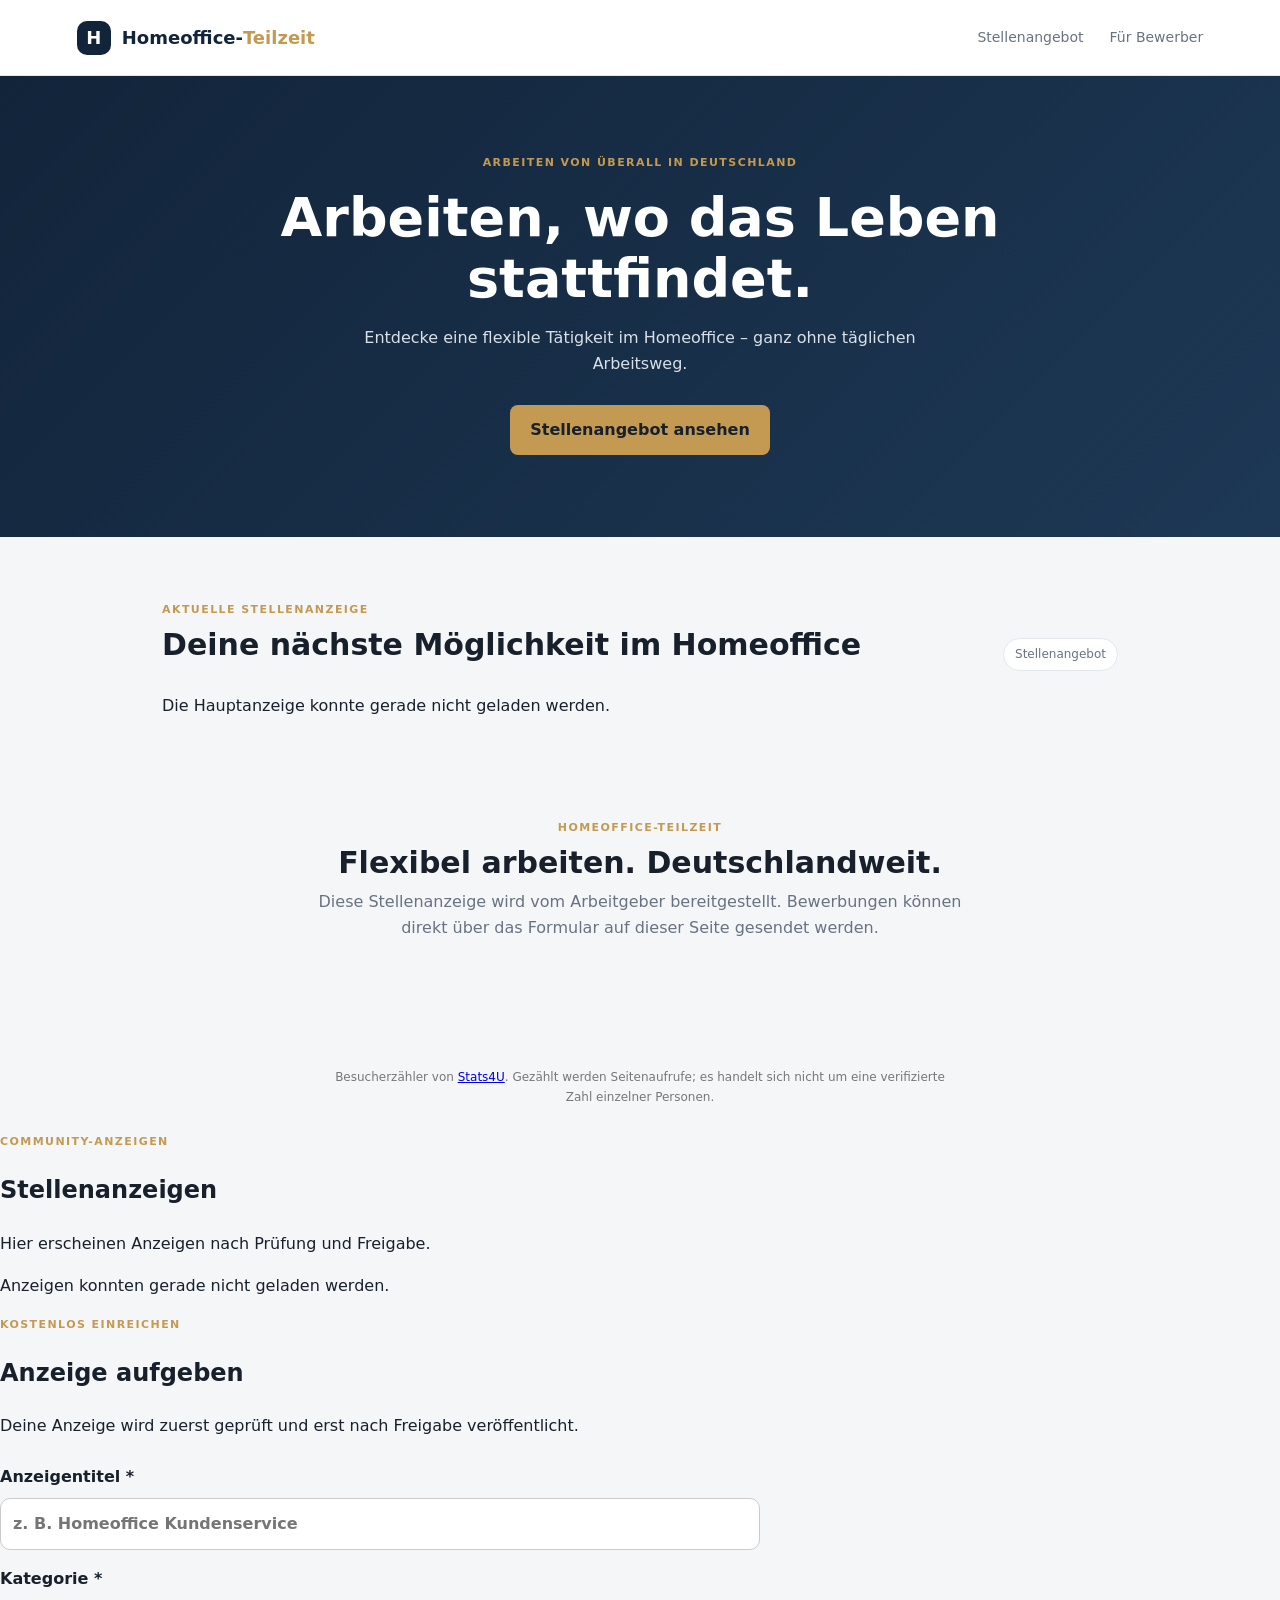
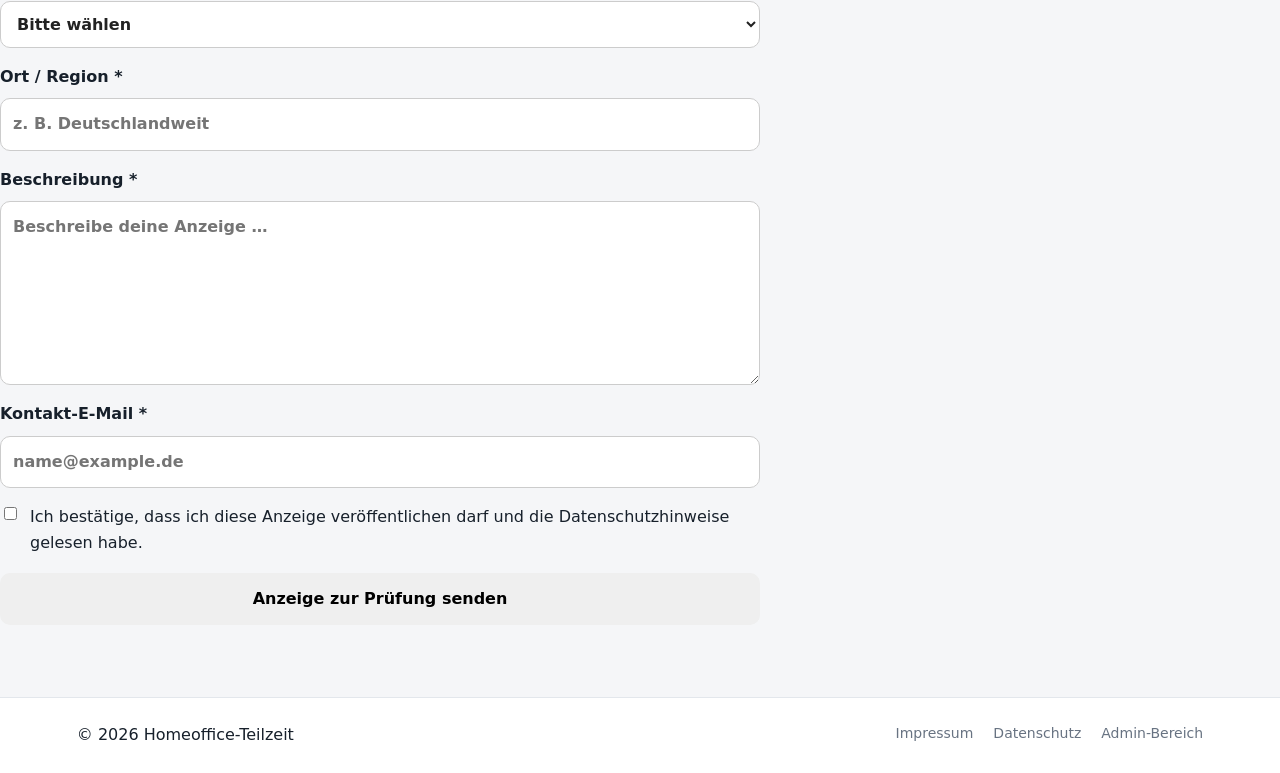
==== commit ceb58e2d: "Refactor HTML structure and improve accessibility" ====
--- a/index.html
+++ b/index.html
@@ -8,6 +8,7 @@
   <title>Mitarbeiter/in (m/w/d) im Homeoffice Minijob Teilzeit Nebenjob Deutschlandweit | Homeoffice-Teilzeit</title>
   <link rel="canonical" href="https://homeoffice-teilzeit-portal.pages.dev/">
   <link rel="stylesheet" href="style.css">
+
   <script type="application/ld+json">
   {
     "@context":"https://schema.org",
@@ -42,14 +43,30 @@
     .contact-form button:disabled{opacity:.65;cursor:wait}
     .contact-form-status{min-height:1.4em;margin:12px 0 0;font-size:14px}
     .contact-form .hp-field{position:absolute!important;left:-5000px!important;width:1px!important;height:1px!important;overflow:hidden!important}
-    @media(max-width:600px){.contact-form{padding:16px}.contact-form .form-grid{grid-template-columns:1fr}.contact-form .full-width{grid-column:auto}}
+
+    .primary-loading{padding:20px;text-align:center}
+    .primary-job-card{margin-top:20px}
+
+    @media(max-width:600px){
+      .contact-form{padding:16px}
+      .contact-form .form-grid{grid-template-columns:1fr}
+      .contact-form .full-width{grid-column:auto}
+    }
   </style>
 </head>
+
 <body>
 <header class="site-header">
-  <a class="brand" href="index.html" aria-label="Homeoffice-Teilzeit Startseite"><span class="brand-mark">H</span><span>Homeoffice-<strong>Teilzeit</strong></span></a>
-  <nav><a href="#stellenangebot">Stellenangebot</a><a href="#arbeitgeber">Für Bewerber</a></nav>
+  <a class="brand" href="index.html" aria-label="Homeoffice-Teilzeit Startseite">
+    <span class="brand-mark">H</span>
+    <span>Homeoffice-<strong>Teilzeit</strong></span>
+  </a>
+  <nav>
+    <a href="#stellenangebot">Stellenangebot</a>
+    <a href="#arbeitgeber">Für Bewerber</a>
+  </nav>
 </header>
+
 <main>
   <section class="hero">
     <div class="eyebrow">Arbeiten von überall in Deutschland</div>
@@ -57,210 +74,294 @@
     <p>Entdecke eine flexible Tätigkeit im Homeoffice – ganz ohne täglichen Arbeitsweg.</p>
     <a class="button" href="#stellenangebot">Stellenangebot ansehen</a>
   </section>
+
   <section class="content" id="stellenangebot">
-    <div class="section-heading"><div><div class="eyebrow">Aktuelle Stellenanzeige</div><h2>Deine nächste Möglichkeit im Homeoffice</h2></div><span class="status">1 Stellenangebot</span></div>
-    <article class="job-card">
-      <div class="job-top"><span class="tag">100 % Homeoffice</span><span class="tag">Deutschlandweit</span></div>
-      <h2>Mitarbeiter/in (m/w/d) im Homeoffice Minijob Teilzeit Nebenjob Deutschlandweit</h2>
-      <p class="lead">Flexible Mitarbeit im Online-Verkauf von Haushalts- und Küchengeräten.</p>
-      <div class="facts"><div><small>Arbeitgeber</small><strong>Lina Soung</strong></div><div><small>Arbeitsort</small><strong>Homeoffice – deutschlandweit</strong></div><div><small>Vergütung</small><strong>603 € netto monatlich + 10 % Provision</strong></div><div><small>Arbeitszeiten</small><strong>Flexibel</strong></div></div>
-      <div class="job-body">
-        <h3>Über uns</h3>
-        <p>Wir sind ein international tätiges Unternehmen im Bereich Haushalts- und Küchengeräte und suchen zuverlässige Unterstützung für unseren Online-Verkauf.</p>
-        <p>Zur Verstärkung unseres Teams suchen wir eine engagierte Unterstützung, die uns bei der Präsentation unserer Produkte und der schriftlichen Kommunikation mit Interessenten unterstützt.</p>
-        <h3>Deine Aufgaben</h3>
-        <ul><li>Erstellung und Veröffentlichung von Verkaufsanzeigen auf Kleinanzeigen</li><li>Verwendung unserer bereitgestellten Produkttexte, Preise und Bilder</li><li>Beantwortung schriftlicher Kundenanfragen</li><li>Freundliche und kompetente Beratung von Interessenten</li><li>Organisation und Bearbeitung eingehender Nachrichten</li><li>Unterstützung bei der Vermittlung und Abwicklung von Verkäufen</li></ul>
-        <p>Alle erforderlichen Produktinformationen, Bilder und Vorlagen werden von uns zur Verfügung gestellt. Versand und Logistik werden von uns organisiert.</p>
-        <h3>Das bieten wir</h3>
-        <ul><li>100 % Homeoffice – deutschlandweit</li><li>603 € monatliches Netto-Festgehalt</li><li>Zusätzlich 10 % Provision für jeden erfolgreich vermittelten Verkauf</li><li>Flexible Arbeitszeiten, auch nachmittags und abends</li><li>Keine festen Arbeitszeiten</li><li>Keine festgelegte Mindeststundenzahl</li><li>Kein vorgeschriebenes Mindestverkaufsziel</li><li>Keine Vorkosten oder Gebühren</li><li>Einarbeitung und Unterstützung</li><li>Langfristige Zusammenarbeit möglich</li></ul>
-        <h3>Das solltest du mitbringen</h3>
-        <ul><li>Mindestalter 18 Jahre</li><li>Zuverlässigkeit und Verantwortungsbewusstsein</li><li>Freundliche und schriftlich sichere Kommunikation</li><li>Selbstständige und strukturierte Arbeitsweise</li><li>Smartphone, Tablet oder Computer</li><li>Stabile Internetverbindung</li><li>Motivation und Interesse am Online-Verkauf</li></ul>
-        <p>Vorkenntnisse sind nicht erforderlich. Quereinsteiger und Quereinsteigerinnen sind herzlich willkommen.</p>
-
-        <div class="apply">
-          <h3>Bewerbung</h3>
-          <p>Wenn du Interesse an dieser Tätigkeit hast, freuen wir uns auf deine schriftliche Bewerbung. Nutze dafür einfach das folgende Formular.</p>
-          <form id="contact-form" class="contact-form">
-            <input type="hidden" name="access_key" value="22d33330-6e1b-4706-920c-6ae9ef01c109">
-            <input type="hidden" name="subject" value="Neue Bewerbung über Homeoffice-Teilzeit">
-            <input type="hidden" name="from_name" value="Homeoffice-Teilzeit Webseite">
-            <input type="checkbox" name="botcheck" class="hp-field" tabindex="-1" autocomplete="off">
-            <div class="form-grid">
-              <label>Name *
-                <input type="text" name="name" autocomplete="name" required maxlength="120" placeholder="Vor- und Nachname">
-              </label>
-              <label>E-Mail-Adresse *
-                <input type="email" name="email" autocomplete="email" required maxlength="254" placeholder="name@beispiel.de">
-              </label>
-              <label class="full-width">Betreff *
-                <input type="text" name="message_subject" required maxlength="160" value="Bewerbung für die Homeoffice-Stelle">
-              </label>
-              <label class="full-width">Nachricht *
-                <textarea name="message" required maxlength="5000" placeholder="Schreibe hier deine Nachricht oder kurze Bewerbung …"></textarea>
-              </label>
-            </div>
-            <button class="button" type="submit">Nachricht senden</button>
-            <p id="contact-form-status" class="contact-form-status" role="status" aria-live="polite"></p>
-          </form>
-        </div>
-        <p class="employer">Arbeitgeber: Lina Soung</p>
+    <div class="section-heading">
+      <div>
+        <div class="eyebrow">Aktuelle Stellenanzeige</div>
+        <h2>Deine nächste Möglichkeit im Homeoffice</h2>
       </div>
-    </article>
+      <span class="status">Stellenangebot</span>
+    </div>
+
+    <div id="primary-listing" aria-live="polite">
+      <p class="primary-loading">Stellenanzeige wird geladen …</p>
+    </div>
   </section>
-  <section class="info" id="arbeitgeber"><div class="eyebrow">Homeoffice-Teilzeit</div><h2>Flexibel arbeiten. Deutschlandweit.</h2><p>Diese Stellenanzeige wird vom Arbeitgeber bereitgestellt. Bewerbungen können direkt über das Formular auf dieser Seite gesendet werden.</p></section>
+
+  <section class="info" id="arbeitgeber">
+    <div class="eyebrow">Homeoffice-Teilzeit</div>
+    <h2>Flexibel arbeiten. Deutschlandweit.</h2>
+    <p>Diese Stellenanzeige wird vom Arbeitgeber bereitgestellt. Bewerbungen können direkt über das Formular auf dieser Seite gesendet werden.</p>
+  </section>
 
   <section class="visitor-section" aria-label="Besucherzähler">
     <script src="https://www.stats4u.net/s4u.js" data-id="9316708482" data-style="2009" async></script>
-    <p class="visitor-note">Besucherzähler von <a href="https://www.stats4u.net/" target="_blank" rel="noopener noreferrer">Stats4U</a>. Gezählt werden Seitenaufrufe; es handelt sich nicht um eine verifizierte Zahl einzelner Personen.</p>
+    <p class="visitor-note">
+      Besucherzähler von
+      <a href="https://www.stats4u.net/" target="_blank" rel="noopener noreferrer">Stats4U</a>.
+      Gezählt werden Seitenaufrufe; es handelt sich nicht um eine verifizierte Zahl einzelner Personen.
+    </p>
   </section>
 </main>
+
 <section id="anzeigen" aria-labelledby="anzeigen-title">
   <div class="wrap">
-    <div class="section-head"><div class="eyebrow">Community-Anzeigen</div><h2 id="anzeigen-title">Stellenanzeigen</h2><p>Hier erscheinen Anzeigen nach Prüfung und Freigabe.</p></div>
-    <div id="approved-listings" aria-live="polite"><p>Freigegebene Anzeigen werden hier angezeigt.</p></div>
+    <div class="section-head">
+      <div class="eyebrow">Community-Anzeigen</div>
+      <h2 id="anzeigen-title">Stellenanzeigen</h2>
+      <p>Hier erscheinen Anzeigen nach Prüfung und Freigabe.</p>
+    </div>
+    <div id="approved-listings" aria-live="polite">
+      <p>Freigegebene Anzeigen werden hier angezeigt.</p>
+    </div>
   </div>
 </section>
+
 <section id="anzeige-aufgeben" aria-labelledby="submit-title">
   <div class="wrap">
-    <div class="section-head"><div class="eyebrow">Kostenlos einreichen</div><h2 id="submit-title">Anzeige aufgeben</h2><p>Deine Anzeige wird zuerst geprüft und erst nach Freigabe veröffentlicht.</p></div>
+    <div class="section-head">
+      <div class="eyebrow">Kostenlos einreichen</div>
+      <h2 id="submit-title">Anzeige aufgeben</h2>
+      <p>Deine Anzeige wird zuerst geprüft und erst nach Freigabe veröffentlicht.</p>
+    </div>
+
     <form id="listing-form" class="listing-form">
-      <label>Anzeigentitel *<input name="title" required maxlength="100" placeholder="z. B. Homeoffice Kundenservice"></label>
-      <label>Kategorie *<select name="category" required><option value="">Bitte wählen</option><option>Stellenangebot</option><option>Stellengesuch</option><option>Ausbildung</option><option>Praktikum</option><option>Sonstiges</option></select></label>
-      <label>Ort / Region *<input name="location" required maxlength="100" placeholder="z. B. Deutschlandweit"></label>
-      <label>Beschreibung *<textarea name="description" required rows="6" maxlength="5000" placeholder="Beschreibe deine Anzeige …"></textarea></label>
-      <label>Kontakt-E-Mail *<input name="email" type="email" required maxlength="254" placeholder="name@example.de"></label>
-      <label class="hp-field" aria-hidden="true">Bitte leer lassen<input name="website" tabindex="-1" autocomplete="off"></label>
-      <label class="consent"><input name="consent" type="checkbox" required> Ich bestätige, dass ich diese Anzeige veröffentlichen darf und die Datenschutzhinweise gelesen habe.</label>
+      <label>
+        Anzeigentitel *
+        <input name="title" required maxlength="100" placeholder="z. B. Homeoffice Kundenservice">
+      </label>
+
+      <label>
+        Kategorie *
+        <select name="category" required>
+          <option value="">Bitte wählen</option>
+          <option>Stellenangebot</option>
+          <option>Stellengesuch</option>
+          <option>Ausbildung</option>
+          <option>Praktikum</option>
+          <option>Sonstiges</option>
+        </select>
+      </label>
+
+      <label>
+        Ort / Region *
+        <input name="location" required maxlength="100" placeholder="z. B. Deutschlandweit">
+      </label>
+
+      <label>
+        Beschreibung *
+        <textarea name="description" required rows="6" maxlength="5000" placeholder="Beschreibe deine Anzeige …"></textarea>
+      </label>
+
+      <label>
+        Kontakt-E-Mail *
+        <input name="email" type="email" required maxlength="254" placeholder="name@example.de">
+      </label>
+
+      <label class="hp-field" aria-hidden="true">
+        Bitte leer lassen
+        <input name="website" tabindex="-1" autocomplete="off">
+      </label>
+
+      <label class="consent">
+        <input name="consent" type="checkbox" required>
+        Ich bestätige, dass ich diese Anzeige veröffentlichen darf und die Datenschutzhinweise gelesen habe.
+      </label>
+
       <button type="submit">Anzeige zur Prüfung senden</button>
       <p id="listing-form-status" role="status"></p>
     </form>
   </div>
 </section>
-<footer><span>© 2026 Homeoffice-Teilzeit</span><div><a href="impressum.html">Impressum</a><a href="datenschutz.html">Datenschutz</a><a href="/admin.html">Admin-Bereich</a></div></footer>
+
+<footer>
+  <span>© 2026 Homeoffice-Teilzeit</span>
+  <div>
+    <a href="impressum.html">Impressum</a>
+    <a href="datenschutz.html">Datenschutz</a>
+    <a href="/admin.html">Admin-Bereich</a>
+  </div>
+</footer>
+
 <script>
 function esc(v){
-  return String(v||'').replace(/[&<>"']/g,c=>({'&':'&amp;','<':'&lt;','>':'&gt;','"':'&quot;',"'":'&#39;'}[c]));
+  return String(v||'').replace(/[&<>"']/g,c=>({
+    '&':'&amp;',
+    '<':'&lt;',
+    '>':'&gt;',
+    '"':'&quot;',
+    "'":'&#39;'
+  }[c]));
 }
 
+/* E-Mail-Adressen in öffentlichen Beschreibungstexten ausblenden */
+function hideEmails(v){
+  return esc(v).replace(
+    /[A-Z0-9._%+-]+@[A-Z0-9.-]+\.[A-Z]{2,}/gi,
+    '[E-Mail-Adresse ausgeblendet]'
+  );
+}
+
+/* Kontaktformular für Hauptanzeige und Community-Anzeigen */
+function contactForm(subject){
+  return `
+    <form class="contact-form dynamic-contact-form">
+      <h3>Kontakt / Bewerbung</h3>
+
+      <input type="hidden" name="access_key" value="22d33330-6e1b-4706-920c-6ae9ef01c109">
+      <input type="hidden" name="subject" value="${esc(subject)}">
+      <input type="hidden" name="from_name" value="Homeoffice-Teilzeit Webseite">
+
+      <input type="checkbox" name="botcheck" class="hp-field" tabindex="-1" autocomplete="off">
+
+      <div class="form-grid">
+        <label>Dein Name *
+          <input type="text" name="name" required maxlength="120" placeholder="Vor- und Nachname">
+        </label>
+
+        <label>Deine E-Mail-Adresse *
+          <input type="email" name="email" required maxlength="254" placeholder="name@beispiel.de">
+        </label>
+
+        <label class="full-width">Nachricht *
+          <textarea name="message" required maxlength="5000" placeholder="Schreibe hier deine Nachricht oder Bewerbung …"></textarea>
+        </label>
+      </div>
+
+      <button class="button" type="submit">Nachricht senden</button>
+      <p class="contact-form-status" role="status" aria-live="polite"></p>
+    </form>
+  `;
+}
+
+/* Hauptanzeige und Community-Anzeigen aus der Datenbank laden */
 (async function(){
- const list=document.getElementById('approved-listings');
- try {
-   const r=await fetch('/api/listings');
-   const data=await r.json();
-   if(!r.ok) throw new Error();
-   if(!data.items.length){
-     list.innerHTML='<p>Noch keine freigegebenen Anzeigen.</p>';
-     return;
-   }
-   list.innerHTML=data.items.map(x=>`
-     <article class="public-listing">
-       <h3>${esc(x.title)}</h3>
-       <p><strong>${esc(x.category)}</strong> · ${esc(x.location)}</p>
-       <p>${esc(x.description).replace(/\n/g,'<br>')}</p>
-       <form class="contact-form dynamic-contact-form">
-         <h3>Kontakt / Bewerbung</h3>
-         <input type="hidden" name="access_key" value="22d33330-6e1b-4706-920c-6ae9ef01c109">
-         <input type="hidden" name="subject" value="Anfrage zur Anzeige: ${esc(x.title)}">
-         <input type="hidden" name="from_name" value="Homeoffice-Teilzeit Webseite">
-         <input type="checkbox" name="botcheck" class="hp-field" tabindex="-1" autocomplete="off">
-         <div class="form-grid">
-           <label>Dein Name *
-             <input type="text" name="name" required maxlength="120" placeholder="Vor- und Nachname">
-           </label>
-           <label>Deine E-Mail-Adresse *
-             <input type="email" name="email" required maxlength="254" placeholder="name@beispiel.de">
-           </label>
-           <label class="full-width">Nachricht *
-             <textarea name="message" required maxlength="5000" placeholder="Schreibe hier deine Nachricht …"></textarea>
-           </label>
-         </div>
-         <button class="button" type="submit">Nachricht senden</button>
-         <p class="contact-form-status" role="status" aria-live="polite"></p>
-       </form>
-     </article>
-   `).join('');
- } catch(e){
-   list.innerHTML='<p>Anzeigen konnten gerade nicht geladen werden.</p>';
- }
+  const primaryList = document.getElementById('primary-listing');
+  const list = document.getElementById('approved-listings');
+
+  try {
+    const r = await fetch('/api/listings');
+    const data = await r.json();
+
+    if (!r.ok) {
+      throw new Error(data.error || 'Anzeigen konnten nicht geladen werden.');
+    }
+
+    if (data.primary) {
+      const x = data.primary;
+
+      primaryList.innerHTML = `
+        <article class="job-card primary-job-card">
+          <div class="job-top">
+            <span class="tag">100 % Homeoffice</span>
+            <span class="tag">Deutschlandweit</span>
+          </div>
+
+          <h2>${esc(x.title)}</h2>
+
+          <p class="lead">
+            ${esc(x.category)} · ${esc(x.location)}
+          </p>
+
+          <div class="job-body">
+            <p>${hideEmails(x.description).replace(/\n/g,'<br>')}</p>
+            ${contactForm('Bewerbung zur Hauptanzeige: ' + x.title)}
+          </div>
+        </article>
+      `;
+    } else {
+      primaryList.innerHTML = '<p>Aktuell ist keine Hauptanzeige vorhanden.</p>';
+    }
+
+    if (!data.items || !data.items.length) {
+      list.innerHTML = '<p>Noch keine weiteren freigegebenen Anzeigen.</p>';
+    } else {
+      list.innerHTML = data.items.map(x => `
+        <article class="public-listing">
+          <h3>${esc(x.title)}</h3>
+          <p><strong>${esc(x.category)}</strong> · ${esc(x.location)}</p>
+          <p>${hideEmails(x.description).replace(/\n/g,'<br>')}</p>
+          ${contactForm('Anfrage zur Anzeige: ' + x.title)}
+        </article>
+      `).join('');
+    }
+  } catch(e) {
+    primaryList.innerHTML = '<p>Die Hauptanzeige konnte gerade nicht geladen werden.</p>';
+    list.innerHTML = '<p>Anzeigen konnten gerade nicht geladen werden.</p>';
+  }
 })();
 
-document.getElementById('contact-form').addEventListener('submit',async e=>{
+/* Nachrichten aus allen dynamischen Kontaktformularen senden */
+document.addEventListener('submit',async e=>{
+  const form = e.target;
+
+  if (!form.matches('.dynamic-contact-form')) return;
+
   e.preventDefault();
-  const form=e.currentTarget;
-  const status=document.getElementById('contact-form-status');
-  const button=form.querySelector('button[type="submit"]');
-  status.textContent='Nachricht wird gesendet …';
-  button.disabled=true;
-  try{
-    const response=await fetch('https://api.web3forms.com/submit',{
+
+  const status = form.querySelector('.contact-form-status');
+  const button = form.querySelector('button[type="submit"]');
+
+  status.textContent = 'Nachricht wird gesendet …';
+  button.disabled = true;
+
+  try {
+    const response = await fetch('https://api.web3forms.com/submit',{
       method:'POST',
       body:new FormData(form)
     });
-    const result=await response.json();
-    if(!response.ok || !result.success){
+
+    const result = await response.json();
+
+    if (!response.ok || !result.success) {
       throw new Error(result.message || 'Die Nachricht konnte nicht gesendet werden.');
     }
+
     form.reset();
-    status.textContent='Vielen Dank! Deine Nachricht wurde erfolgreich gesendet.';
-  }catch(error){
-    status.textContent=error.message || 'Es ist ein Fehler aufgetreten. Bitte versuche es später erneut.';
-  }finally{
-    button.disabled=false;
+    status.textContent = 'Vielen Dank! Deine Nachricht wurde erfolgreich gesendet.';
+  } catch(error) {
+    status.textContent = error.message || 'Es ist ein Fehler aufgetreten. Bitte versuche es später erneut.';
+  } finally {
+    button.disabled = false;
   }
 });
 
-/* Funktion für alle automatisch erzeugten Community-Kontaktformulare */
-document.addEventListener('submit',async e=>{
-  const form=e.target;
-  if(!form.matches('.dynamic-contact-form')) return;
-
+/* Neue Community-Anzeige einreichen */
+document.getElementById('listing-form').addEventListener('submit',async e=>{
   e.preventDefault();
-  const status=form.querySelector('.contact-form-status');
-  const button=form.querySelector('button[type="submit"]');
-  status.textContent='Nachricht wird gesendet …';
-  button.disabled=true;
-
-  try{
-    const response=await fetch('https://api.web3forms.com/submit',{
+
+  const f = e.currentTarget;
+  const status = document.getElementById('listing-form-status');
+  const b = f.querySelector('button');
+
+  status.textContent = 'Wird gesendet …';
+  b.disabled = true;
+
+  const fd = new FormData(f);
+  const body = Object.fromEntries(fd.entries());
+  body.consent = fd.get('consent') === 'on';
+
+  try {
+    const r = await fetch('/api/submit',{
       method:'POST',
-      body:new FormData(form)
+      headers:{'Content-Type':'application/json'},
+      body:JSON.stringify(body)
     });
-    const result=await response.json();
-    if(!response.ok || !result.success){
-      throw new Error(result.message || 'Die Nachricht konnte nicht gesendet werden.');
-    }
-    form.reset();
-    status.textContent='Vielen Dank! Deine Nachricht wurde erfolgreich gesendet.';
-  }catch(error){
-    status.textContent=error.message || 'Es ist ein Fehler aufgetreten. Bitte versuche es später erneut.';
-  }finally{
-    button.disabled=false;
+
+    const d = await r.json();
+
+    if (!r.ok) {
+      throw new Error(d.error || 'Senden fehlgeschlagen');
+    }
+
+    f.reset();
+    status.textContent = 'Danke! Deine Anzeige wurde eingereicht und wartet auf Freigabe.';
+  } catch(err) {
+    status.textContent = err.message || 'Fehler beim Senden. Bitte später erneut versuchen.';
+  } finally {
+    b.disabled = false;
   }
-});
-
-document.getElementById('listing-form').addEventListener('submit',async e=>{
- e.preventDefault();
- const f=e.currentTarget, status=document.getElementById('listing-form-status'), b=f.querySelector('button');
- status.textContent='Wird gesendet …';
- b.disabled=true;
- const fd=new FormData(f);
- const body=Object.fromEntries(fd.entries());
- body.consent=fd.get('consent')==='on';
- try{
-   const r=await fetch('/api/submit',{
-     method:'POST',
-     headers:{'Content-Type':'application/json'},
-     body:JSON.stringify(body)
-   });
-   const d=await r.json();
-   if(!r.ok) throw new Error(d.error||'Senden fehlgeschlagen');
-   f.reset();
-   status.textContent='Danke! Deine Anzeige wurde eingereicht und wartet auf Freigabe.';
- }catch(err){
-   status.textContent=err.message||'Fehler beim Senden. Bitte später erneut versuchen.';
- }finally{
-   b.disabled=false;
- }
 });
 </script>
 </body>
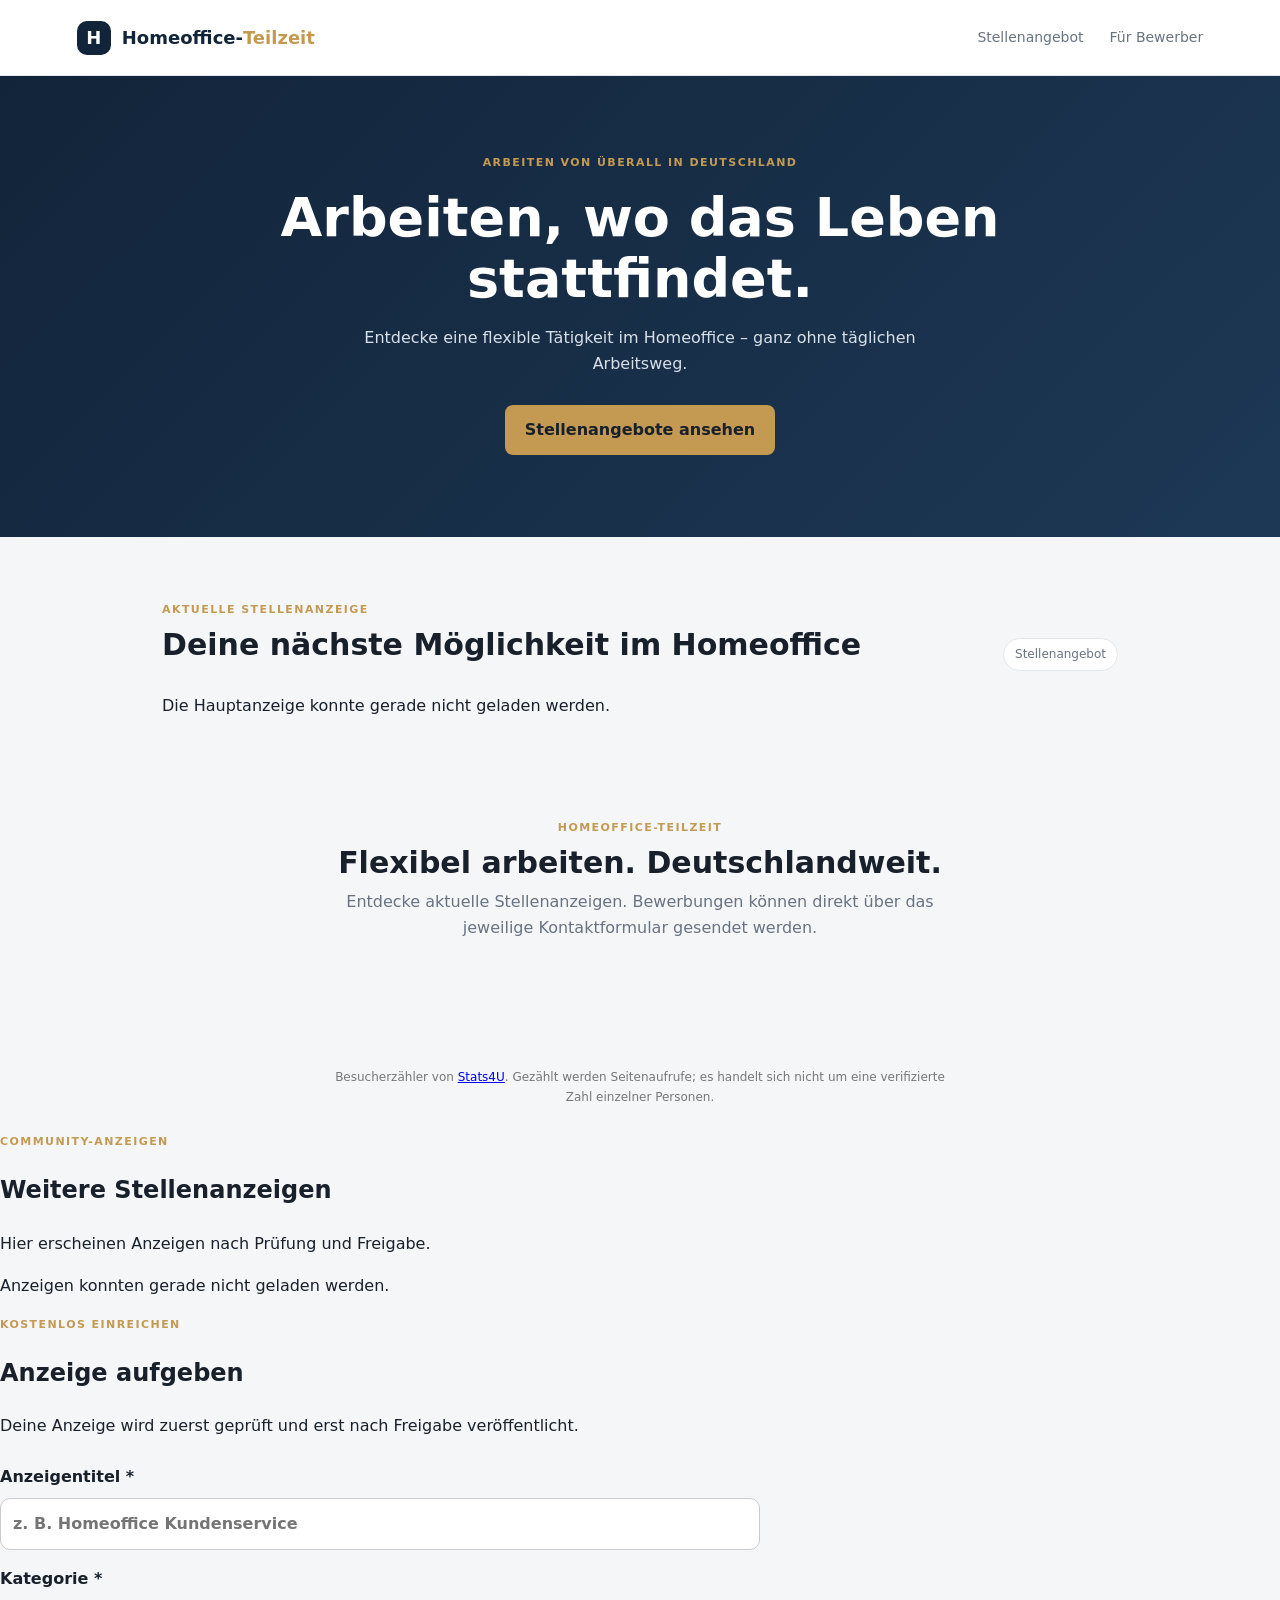
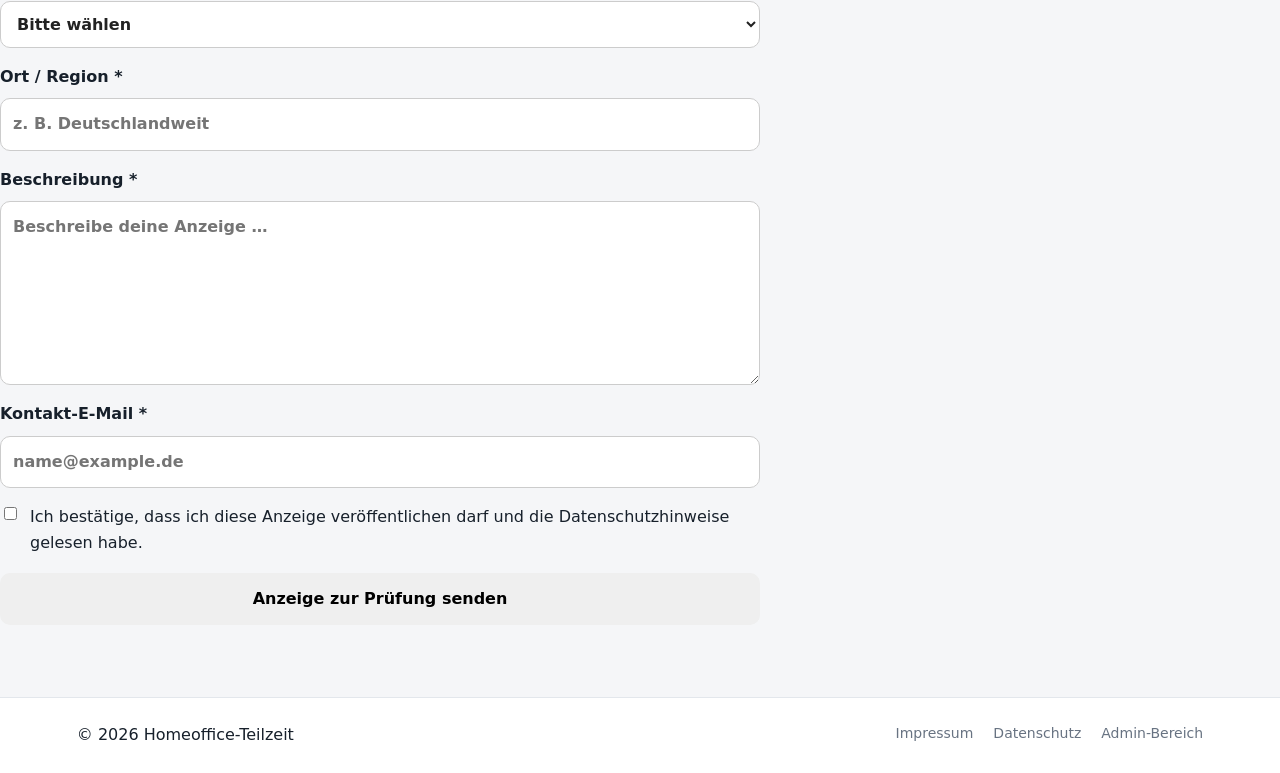
==== commit b184d6f1: "Revise HTML structure and job listing details Updated meta description and title for better clarity." ====
--- a/index.html
+++ b/index.html
@@ -3,26 +3,11 @@
 <head>
   <meta charset="utf-8">
   <meta name="viewport" content="width=device-width, initial-scale=1">
-  <meta name="description" content="Homeoffice-Teilzeit: Stellenangebot Mitarbeiter/in (m/w/d) im Homeoffice Minijob Teilzeit Nebenjob deutschlandweit. Flexible Arbeit im Online-Verkauf.">
+  <meta name="description" content="Homeoffice-Teilzeit: Entdecke aktuelle Stellenangebote, Minijobs und Nebenjobs im Homeoffice deutschlandweit.">
   <meta name="robots" content="index,follow">
-  <title>Mitarbeiter/in (m/w/d) im Homeoffice Minijob Teilzeit Nebenjob Deutschlandweit | Homeoffice-Teilzeit</title>
+  <title>Stellenangebote im Homeoffice deutschlandweit | Homeoffice-Teilzeit</title>
   <link rel="canonical" href="https://homeoffice-teilzeit-portal.pages.dev/">
   <link rel="stylesheet" href="style.css">
-
-  <script type="application/ld+json">
-  {
-    "@context":"https://schema.org",
-    "@type":"JobPosting",
-    "title":"Mitarbeiter/in (m/w/d) im Homeoffice Minijob Teilzeit Nebenjob Deutschlandweit",
-    "description":"100 % Homeoffice deutschlandweit. Aufgaben im Online-Verkauf von Haushalts- und Küchengeräten, Erstellung von Verkaufsanzeigen und schriftliche Kundenkommunikation.",
-    "datePosted":"2026-11-23",
-    "employmentType":["PART_TIME","CONTRACTOR"],
-    "hiringOrganization":{"@type":"Organization","name":"Lina Soung"},
-    "jobLocationType":"TELECOMMUTE",
-    "applicantLocationRequirements":{"@type":"Country","name":"Deutschland"},
-    "directApply":false
-  }
-  </script>
 
   <style>
     .visitor-section{margin:28px auto 8px;text-align:center;padding:18px 12px}
@@ -46,6 +31,8 @@
 
     .primary-loading{padding:20px;text-align:center}
     .primary-job-card{margin-top:20px}
+    .detail-link{display:inline-block;margin-top:16px;text-decoration:none}
+    .public-listing{margin-bottom:24px}
 
     @media(max-width:600px){
       .contact-form{padding:16px}
@@ -57,7 +44,7 @@
 
 <body>
 <header class="site-header">
-  <a class="brand" href="index.html" aria-label="Homeoffice-Teilzeit Startseite">
+  <a class="brand" href="/" aria-label="Homeoffice-Teilzeit Startseite">
     <span class="brand-mark">H</span>
     <span>Homeoffice-<strong>Teilzeit</strong></span>
   </a>
@@ -72,7 +59,7 @@
     <div class="eyebrow">Arbeiten von überall in Deutschland</div>
     <h1>Arbeiten, wo das Leben stattfindet.</h1>
     <p>Entdecke eine flexible Tätigkeit im Homeoffice – ganz ohne täglichen Arbeitsweg.</p>
-    <a class="button" href="#stellenangebot">Stellenangebot ansehen</a>
+    <a class="button" href="#stellenangebot">Stellenangebote ansehen</a>
   </section>
 
   <section class="content" id="stellenangebot">
@@ -92,7 +79,7 @@
   <section class="info" id="arbeitgeber">
     <div class="eyebrow">Homeoffice-Teilzeit</div>
     <h2>Flexibel arbeiten. Deutschlandweit.</h2>
-    <p>Diese Stellenanzeige wird vom Arbeitgeber bereitgestellt. Bewerbungen können direkt über das Formular auf dieser Seite gesendet werden.</p>
+    <p>Entdecke aktuelle Stellenanzeigen. Bewerbungen können direkt über das jeweilige Kontaktformular gesendet werden.</p>
   </section>
 
   <section class="visitor-section" aria-label="Besucherzähler">
@@ -109,7 +96,7 @@
   <div class="wrap">
     <div class="section-head">
       <div class="eyebrow">Community-Anzeigen</div>
-      <h2 id="anzeigen-title">Stellenanzeigen</h2>
+      <h2 id="anzeigen-title">Weitere Stellenanzeigen</h2>
       <p>Hier erscheinen Anzeigen nach Prüfung und Freigabe.</p>
     </div>
     <div id="approved-listings" aria-live="polite">
@@ -186,7 +173,7 @@
 
 <script>
 function esc(v){
-  return String(v||'').replace(/[&<>"']/g,c=>({
+  return String(v ?? '').replace(/[&<>"']/g,c=>({
     '&':'&amp;',
     '<':'&lt;',
     '>':'&gt;',
@@ -203,7 +190,7 @@
   );
 }
 
-/* Kontaktformular für Hauptanzeige und Community-Anzeigen */
+/* Kontaktformular für alle Anzeigen */
 function contactForm(subject){
   return `
     <form class="contact-form dynamic-contact-form">
@@ -235,7 +222,7 @@
   `;
 }
 
-/* Hauptanzeige und Community-Anzeigen aus der Datenbank laden */
+/* Anzeigen aus der Datenbank laden */
 (async function(){
   const primaryList = document.getElementById('primary-listing');
   const list = document.getElementById('approved-listings');
@@ -248,8 +235,10 @@
       throw new Error(data.error || 'Anzeigen konnten nicht geladen werden.');
     }
 
+    /* Hauptanzeige mit eigenem Detailseiten-Link */
     if (data.primary) {
       const x = data.primary;
+      const detailUrl = '/stellenangebot/' + Number(x.id);
 
       primaryList.innerHTML = `
         <article class="job-card primary-job-card">
@@ -265,8 +254,11 @@
           </p>
 
           <div class="job-body">
-            <p>${hideEmails(x.description).replace(/\n/g,'<br>')}</p>
-            ${contactForm('Bewerbung zur Hauptanzeige: ' + x.title)}
+            <p>${hideEmails(x.description).replace(/\r?\n/g,'<br>')}</p>
+
+            <a class="button detail-link" href="${detailUrl}">
+              Stellenangebot vollständig ansehen
+            </a>
           </div>
         </article>
       `;
@@ -274,18 +266,27 @@
       primaryList.innerHTML = '<p>Aktuell ist keine Hauptanzeige vorhanden.</p>';
     }
 
+    /* Weitere freigegebene Anzeigen mit eigenen Detailseiten */
     if (!data.items || !data.items.length) {
       list.innerHTML = '<p>Noch keine weiteren freigegebenen Anzeigen.</p>';
     } else {
-      list.innerHTML = data.items.map(x => `
-        <article class="public-listing">
-          <h3>${esc(x.title)}</h3>
-          <p><strong>${esc(x.category)}</strong> · ${esc(x.location)}</p>
-          <p>${hideEmails(x.description).replace(/\n/g,'<br>')}</p>
-          ${contactForm('Anfrage zur Anzeige: ' + x.title)}
-        </article>
-      `).join('');
-    }
+      list.innerHTML = data.items.map(x => {
+        const detailUrl = '/stellenangebot/' + Number(x.id);
+
+        return `
+          <article class="public-listing">
+            <h3>${esc(x.title)}</h3>
+            <p><strong>${esc(x.category)}</strong> · ${esc(x.location)}</p>
+            <p>${hideEmails(x.description).replace(/\r?\n/g,'<br>')}</p>
+
+            <a class="button detail-link" href="${detailUrl}">
+              Stellenangebot vollständig ansehen
+            </a>
+          </article>
+        `;
+      }).join('');
+    }
+
   } catch(e) {
     primaryList.innerHTML = '<p>Die Hauptanzeige konnte gerade nicht geladen werden.</p>';
     list.innerHTML = '<p>Anzeigen konnten gerade nicht geladen werden.</p>';
@@ -320,8 +321,10 @@
 
     form.reset();
     status.textContent = 'Vielen Dank! Deine Nachricht wurde erfolgreich gesendet.';
+
   } catch(error) {
     status.textContent = error.message || 'Es ist ein Fehler aufgetreten. Bitte versuche es später erneut.';
+
   } finally {
     button.disabled = false;
   }
@@ -357,8 +360,10 @@
 
     f.reset();
     status.textContent = 'Danke! Deine Anzeige wurde eingereicht und wartet auf Freigabe.';
+
   } catch(err) {
     status.textContent = err.message || 'Fehler beim Senden. Bitte später erneut versuchen.';
+
   } finally {
     b.disabled = false;
   }
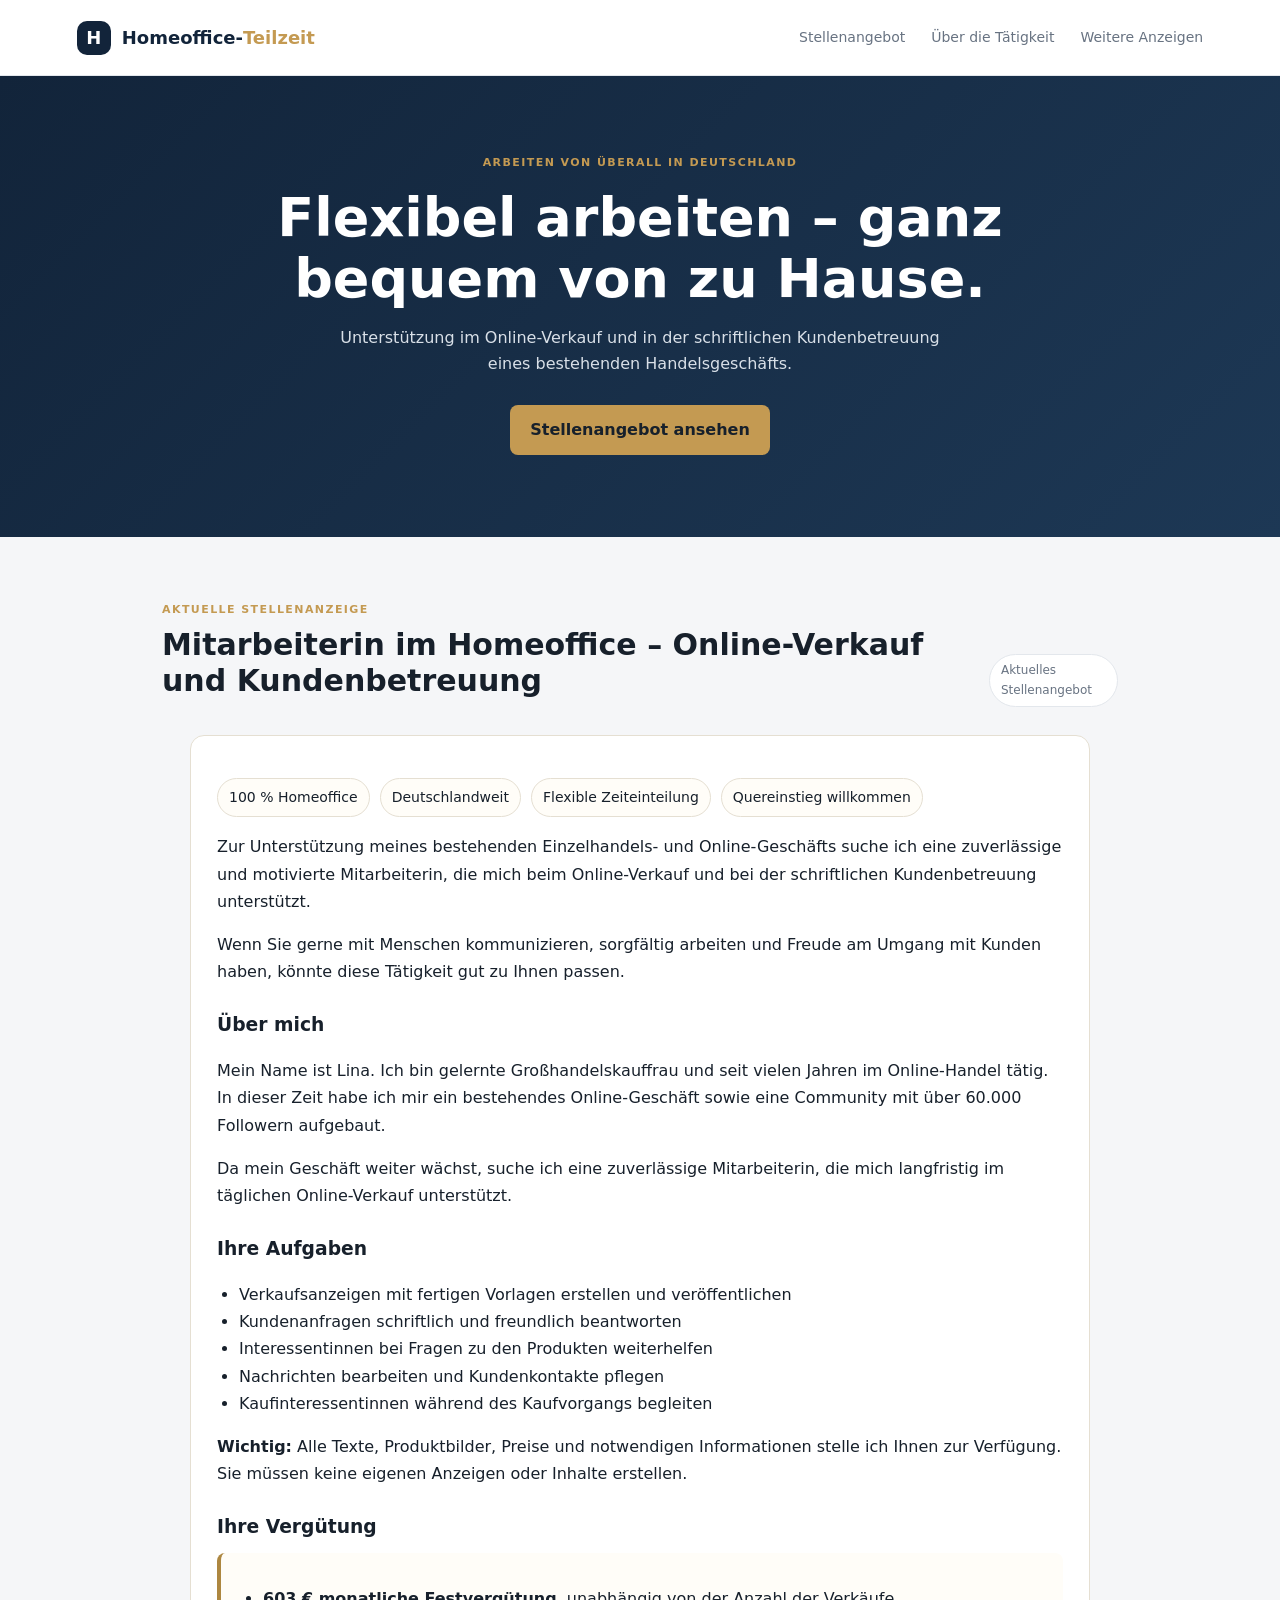
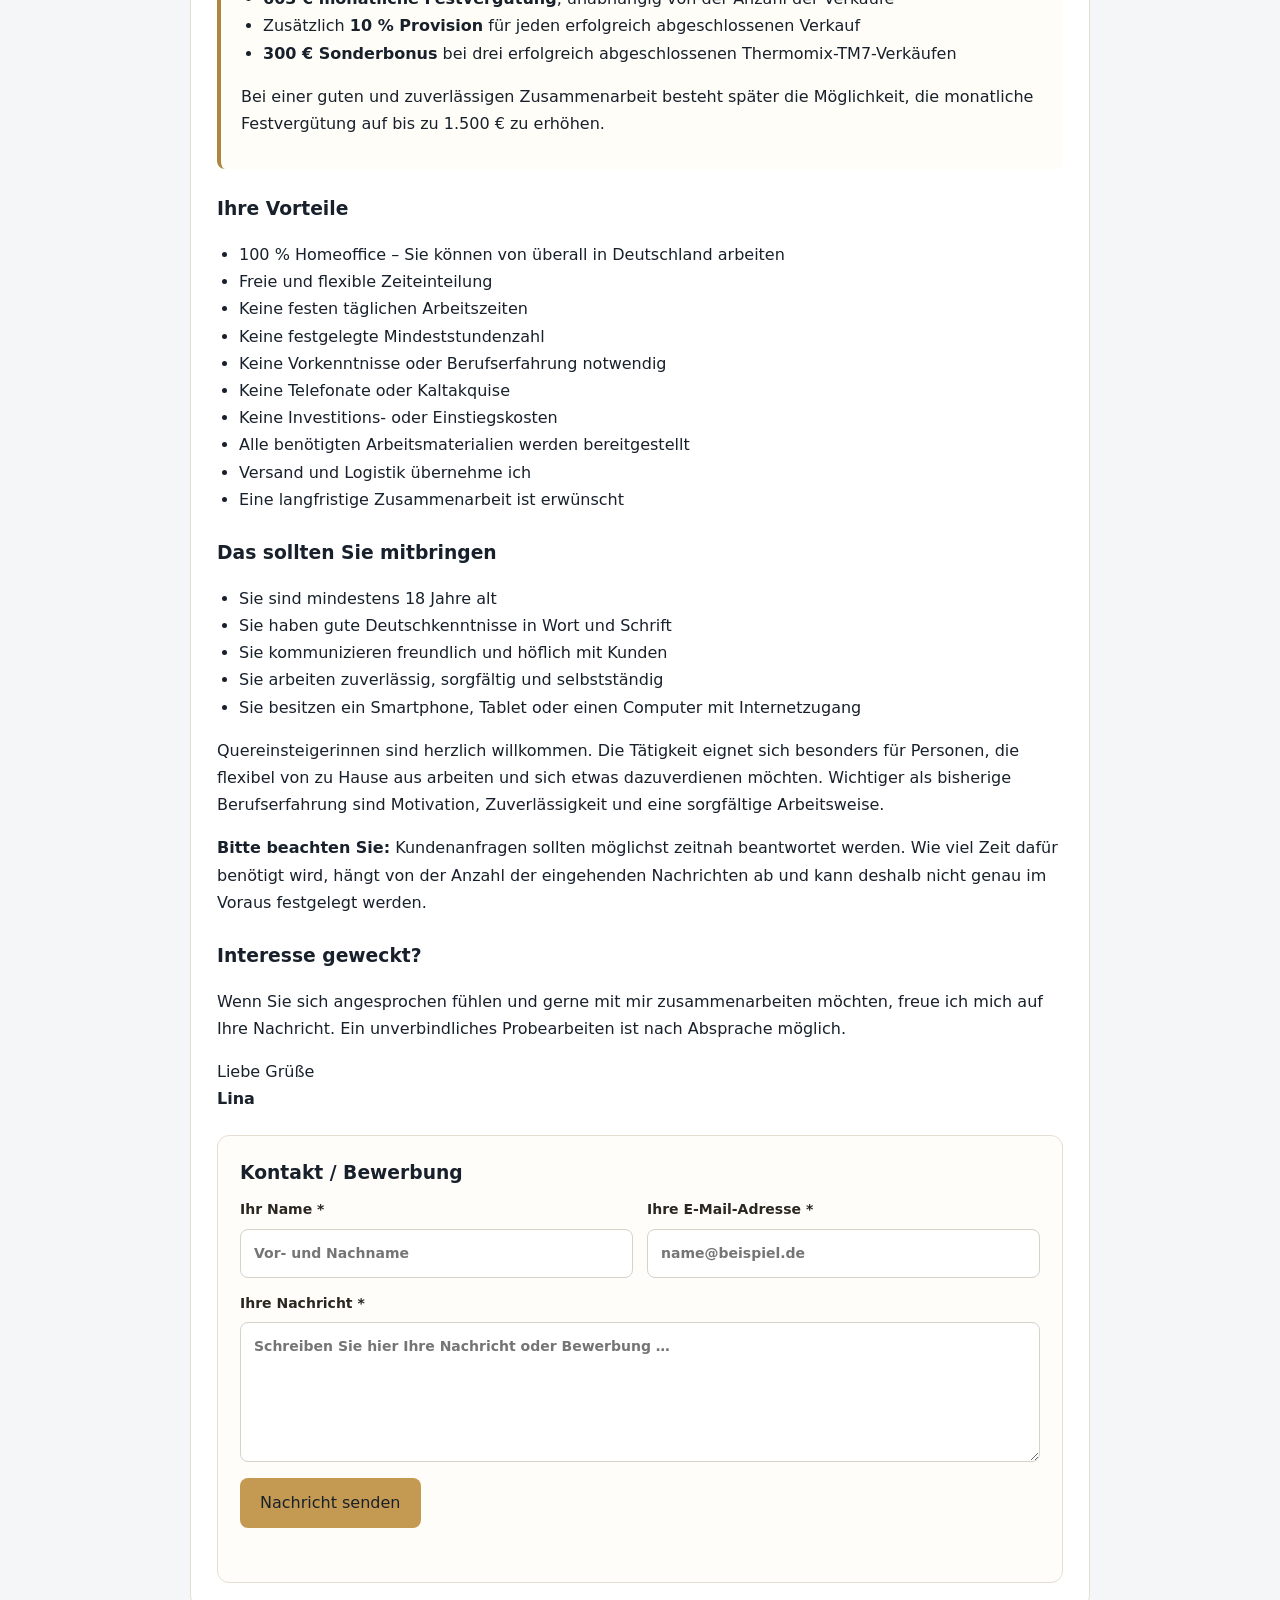
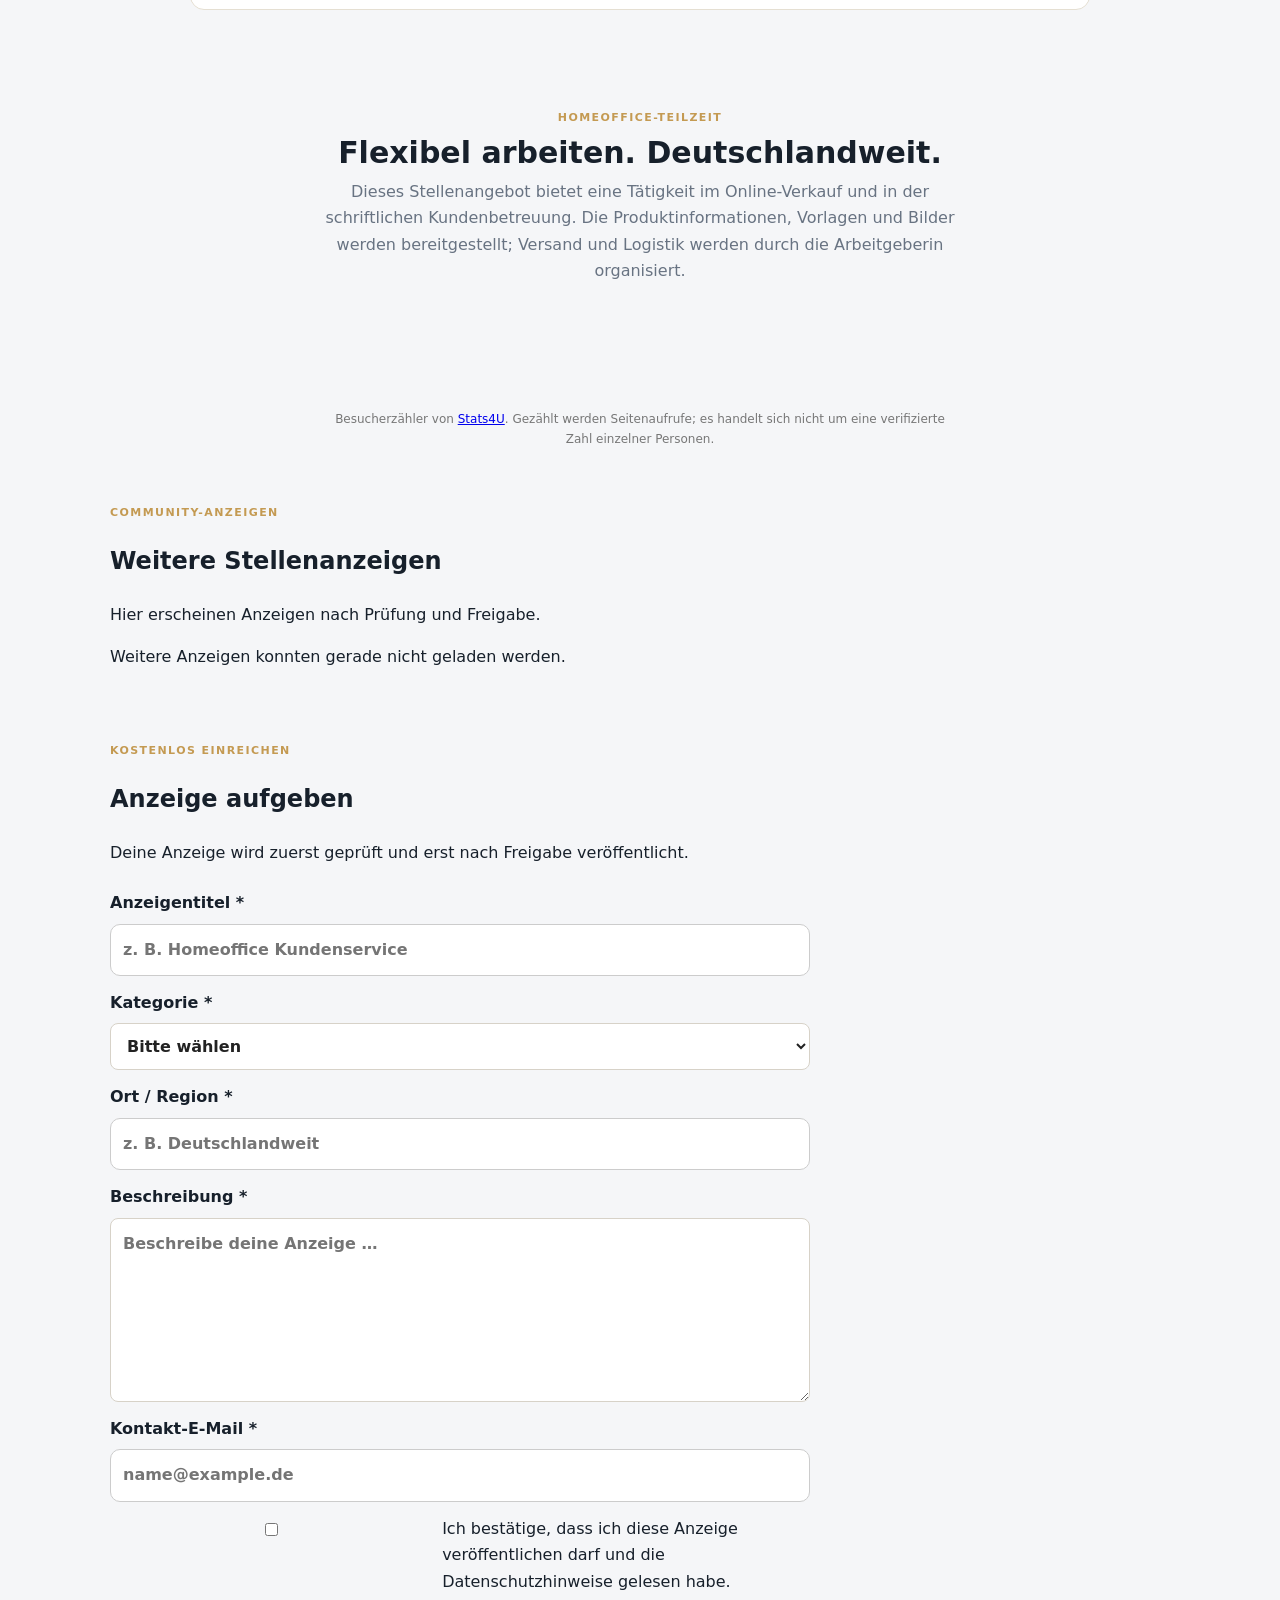
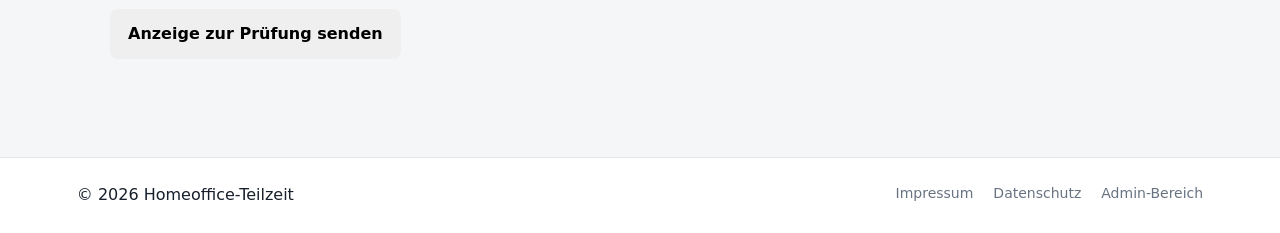
==== commit f80520e5: "Revise job listing and update HTML structure Updated the job listing details and descriptions in the" ====
--- a/index.html
+++ b/index.html
@@ -3,20 +3,23 @@
 <head>
   <meta charset="utf-8">
   <meta name="viewport" content="width=device-width, initial-scale=1">
-  <meta name="description" content="Homeoffice-Teilzeit: Entdecke aktuelle Stellenangebote, Minijobs und Nebenjobs im Homeoffice deutschlandweit.">
+  <meta name="description" content="Homeoffice-Stellenangebot im Online-Verkauf und in der schriftlichen Kundenbetreuung. Flexible Tätigkeit deutschlandweit mit Festvergütung und Verkaufsprovision.">
   <meta name="robots" content="index,follow">
-  <title>Stellenangebote im Homeoffice deutschlandweit | Homeoffice-Teilzeit</title>
+  <title>Mitarbeiterin im Homeoffice – Online-Verkauf & Kundenbetreuung | Homeoffice-Teilzeit</title>
   <link rel="canonical" href="https://homeoffice-teilzeit-portal.pages.dev/">
   <link rel="stylesheet" href="style.css">
 
   <style>
     .visitor-section{margin:28px auto 8px;text-align:center;padding:18px 12px}
-    .visitor-counter{display:inline-flex;align-items:center;gap:14px;padding:13px 20px;border:1px solid #d8c18a;border-radius:10px;background:#fffdf8;color:#24211b;box-shadow:0 4px 18px rgba(0,0,0,.06)}
-    .visitor-icon{font-size:24px;color:#ad8740}
-    .visitor-counter strong{display:block;font-size:24px;line-height:1.2}
-    .visitor-counter small{display:block;font-size:12px;color:#6d675b;margin-top:3px}
     .visitor-note{max-width:620px;margin:9px auto 0;font-size:12px;color:#777}
-
+    .job-detail{max-width:900px;margin:28px auto;padding:26px;border:1px solid #e5dfd2;border-radius:14px;background:#fff}
+    .job-detail h2{margin-top:0}
+    .job-detail h3{margin:25px 0 10px}
+    .job-detail p,.job-detail li{line-height:1.7}
+    .job-detail ul{padding-left:22px}
+    .job-meta{display:flex;flex-wrap:wrap;gap:10px;margin:16px 0}
+    .job-meta span{display:inline-block;padding:7px 11px;border:1px solid #e5dfd2;border-radius:20px;background:#fffdf8;font-size:14px}
+    .pay-list{padding:16px 20px;background:#fffdf8;border-left:4px solid #ad8740;border-radius:8px}
     .contact-form{margin-top:22px;padding:22px;border:1px solid #e5dfd2;border-radius:12px;background:#fffdf9}
     .contact-form h3{margin-top:0}
     .contact-form .form-grid{display:grid;grid-template-columns:1fr 1fr;gap:14px}
@@ -28,13 +31,15 @@
     .contact-form button:disabled{opacity:.65;cursor:wait}
     .contact-form-status{min-height:1.4em;margin:12px 0 0;font-size:14px}
     .contact-form .hp-field{position:absolute!important;left:-5000px!important;width:1px!important;height:1px!important;overflow:hidden!important}
-
-    .primary-loading{padding:20px;text-align:center}
-    .primary-job-card{margin-top:20px}
-    .detail-link{display:inline-block;margin-top:16px;text-decoration:none}
-    .public-listing{margin-bottom:24px}
-
+    .section-wrap{max-width:1100px;margin:0 auto;padding:28px 20px}
+    .listing-form{display:grid;gap:14px;max-width:700px}
+    .listing-form label{display:block;font-weight:600}
+    .listing-form input,.listing-form select,.listing-form textarea{display:block;width:100%;box-sizing:border-box;margin-top:7px;padding:12px;border:1px solid #d7d2c8;border-radius:8px;font:inherit}
+    .listing-form button{width:max-content;padding:12px 18px;border:0;border-radius:8px;cursor:pointer}
+    .listing-form .hp-field{position:absolute!important;left:-5000px!important;width:1px!important;height:1px!important;overflow:hidden!important}
+    .public-listing{margin:0 0 20px;padding:18px;border:1px solid #e5dfd2;border-radius:10px;background:#fff}
     @media(max-width:600px){
+      .job-detail{margin:16px 12px;padding:18px}
       .contact-form{padding:16px}
       .contact-form .form-grid{grid-template-columns:1fr}
       .contact-form .full-width{grid-column:auto}
@@ -50,36 +55,100 @@
   </a>
   <nav>
     <a href="#stellenangebot">Stellenangebot</a>
-    <a href="#arbeitgeber">Für Bewerber</a>
+    <a href="#arbeitgeber">Über die Tätigkeit</a>
+    <a href="#anzeigen">Weitere Anzeigen</a>
   </nav>
 </header>
 
 <main>
   <section class="hero">
     <div class="eyebrow">Arbeiten von überall in Deutschland</div>
-    <h1>Arbeiten, wo das Leben stattfindet.</h1>
-    <p>Entdecke eine flexible Tätigkeit im Homeoffice – ganz ohne täglichen Arbeitsweg.</p>
-    <a class="button" href="#stellenangebot">Stellenangebote ansehen</a>
+    <h1>Flexibel arbeiten – ganz bequem von zu Hause.</h1>
+    <p>Unterstützung im Online-Verkauf und in der schriftlichen Kundenbetreuung eines bestehenden Handelsgeschäfts.</p>
+    <a class="button" href="#stellenangebot">Stellenangebot ansehen</a>
   </section>
 
   <section class="content" id="stellenangebot">
     <div class="section-heading">
       <div>
         <div class="eyebrow">Aktuelle Stellenanzeige</div>
-        <h2>Deine nächste Möglichkeit im Homeoffice</h2>
+        <h2>Mitarbeiterin im Homeoffice – Online-Verkauf und Kundenbetreuung</h2>
       </div>
-      <span class="status">Stellenangebot</span>
+      <span class="status">Aktuelles Stellenangebot</span>
     </div>
 
-    <div id="primary-listing" aria-live="polite">
-      <p class="primary-loading">Stellenanzeige wird geladen …</p>
-    </div>
+    <article class="job-detail">
+      <div class="job-meta">
+        <span>100 % Homeoffice</span>
+        <span>Deutschlandweit</span>
+        <span>Flexible Zeiteinteilung</span>
+        <span>Quereinstieg willkommen</span>
+      </div>
+
+      <p>Zur Unterstützung meines bestehenden Einzelhandels- und Online-Geschäfts suche ich eine zuverlässige und motivierte Mitarbeiterin, die mich beim Online-Verkauf und bei der schriftlichen Kundenbetreuung unterstützt.</p>
+      <p>Wenn Sie gerne mit Menschen kommunizieren, sorgfältig arbeiten und Freude am Umgang mit Kunden haben, könnte diese Tätigkeit gut zu Ihnen passen.</p>
+
+      <h3>Über mich</h3>
+      <p>Mein Name ist Lina. Ich bin gelernte Großhandelskauffrau und seit vielen Jahren im Online-Handel tätig. In dieser Zeit habe ich mir ein bestehendes Online-Geschäft sowie eine Community mit über 60.000 Followern aufgebaut.</p>
+      <p>Da mein Geschäft weiter wächst, suche ich eine zuverlässige Mitarbeiterin, die mich langfristig im täglichen Online-Verkauf unterstützt.</p>
+
+      <h3>Ihre Aufgaben</h3>
+      <ul>
+        <li>Verkaufsanzeigen mit fertigen Vorlagen erstellen und veröffentlichen</li>
+        <li>Kundenanfragen schriftlich und freundlich beantworten</li>
+        <li>Interessentinnen bei Fragen zu den Produkten weiterhelfen</li>
+        <li>Nachrichten bearbeiten und Kundenkontakte pflegen</li>
+        <li>Kaufinteressentinnen während des Kaufvorgangs begleiten</li>
+      </ul>
+      <p><strong>Wichtig:</strong> Alle Texte, Produktbilder, Preise und notwendigen Informationen stelle ich Ihnen zur Verfügung. Sie müssen keine eigenen Anzeigen oder Inhalte erstellen.</p>
+
+      <h3>Ihre Vergütung</h3>
+      <div class="pay-list">
+        <ul>
+          <li><strong>603 € monatliche Festvergütung</strong>, unabhängig von der Anzahl der Verkäufe</li>
+          <li>Zusätzlich <strong>10 % Provision</strong> für jeden erfolgreich abgeschlossenen Verkauf</li>
+          <li><strong>300 € Sonderbonus</strong> bei drei erfolgreich abgeschlossenen Thermomix-TM7-Verkäufen</li>
+        </ul>
+        <p>Bei einer guten und zuverlässigen Zusammenarbeit besteht später die Möglichkeit, die monatliche Festvergütung auf bis zu 1.500 € zu erhöhen.</p>
+      </div>
+
+      <h3>Ihre Vorteile</h3>
+      <ul>
+        <li>100 % Homeoffice – Sie können von überall in Deutschland arbeiten</li>
+        <li>Freie und flexible Zeiteinteilung</li>
+        <li>Keine festen täglichen Arbeitszeiten</li>
+        <li>Keine festgelegte Mindeststundenzahl</li>
+        <li>Keine Vorkenntnisse oder Berufserfahrung notwendig</li>
+        <li>Keine Telefonate oder Kaltakquise</li>
+        <li>Keine Investitions- oder Einstiegskosten</li>
+        <li>Alle benötigten Arbeitsmaterialien werden bereitgestellt</li>
+        <li>Versand und Logistik übernehme ich</li>
+        <li>Eine langfristige Zusammenarbeit ist erwünscht</li>
+      </ul>
+
+      <h3>Das sollten Sie mitbringen</h3>
+      <ul>
+        <li>Sie sind mindestens 18 Jahre alt</li>
+        <li>Sie haben gute Deutschkenntnisse in Wort und Schrift</li>
+        <li>Sie kommunizieren freundlich und höflich mit Kunden</li>
+        <li>Sie arbeiten zuverlässig, sorgfältig und selbstständig</li>
+        <li>Sie besitzen ein Smartphone, Tablet oder einen Computer mit Internetzugang</li>
+      </ul>
+      <p>Quereinsteigerinnen sind herzlich willkommen. Die Tätigkeit eignet sich besonders für Personen, die flexibel von zu Hause aus arbeiten und sich etwas dazuverdienen möchten. Wichtiger als bisherige Berufserfahrung sind Motivation, Zuverlässigkeit und eine sorgfältige Arbeitsweise.</p>
+      <p><strong>Bitte beachten Sie:</strong> Kundenanfragen sollten möglichst zeitnah beantwortet werden. Wie viel Zeit dafür benötigt wird, hängt von der Anzahl der eingehenden Nachrichten ab und kann deshalb nicht genau im Voraus festgelegt werden.</p>
+
+      <h3>Interesse geweckt?</h3>
+      <p>Wenn Sie sich angesprochen fühlen und gerne mit mir zusammenarbeiten möchten, freue ich mich auf Ihre Nachricht. Ein unverbindliches Probearbeiten ist nach Absprache möglich.</p>
+      <p>Liebe Grüße<br><strong>Lina</strong></p>
+
+      <div id="job-contact"></div>
+    </article>
   </section>
 
   <section class="info" id="arbeitgeber">
     <div class="eyebrow">Homeoffice-Teilzeit</div>
     <h2>Flexibel arbeiten. Deutschlandweit.</h2>
-    <p>Entdecke aktuelle Stellenanzeigen. Bewerbungen können direkt über das jeweilige Kontaktformular gesendet werden.</p>
+    <p>Dieses Stellenangebot bietet eine Tätigkeit im Online-Verkauf und in der schriftlichen Kundenbetreuung. Die Produktinformationen, Vorlagen und Bilder werden bereitgestellt; Versand und Logistik werden durch die Arbeitgeberin organisiert.</p>
   </section>
 
   <section class="visitor-section" aria-label="Besucherzähler">
@@ -93,7 +162,7 @@
 </main>
 
 <section id="anzeigen" aria-labelledby="anzeigen-title">
-  <div class="wrap">
+  <div class="section-wrap">
     <div class="section-head">
       <div class="eyebrow">Community-Anzeigen</div>
       <h2 id="anzeigen-title">Weitere Stellenanzeigen</h2>
@@ -106,7 +175,7 @@
 </section>
 
 <section id="anzeige-aufgeben" aria-labelledby="submit-title">
-  <div class="wrap">
+  <div class="section-wrap">
     <div class="section-head">
       <div class="eyebrow">Kostenlos einreichen</div>
       <h2 id="submit-title">Anzeige aufgeben</h2>
@@ -182,128 +251,68 @@
   }[c]));
 }
 
-/* E-Mail-Adressen in öffentlichen Beschreibungstexten ausblenden */
-function hideEmails(v){
-  return esc(v).replace(
-    /[A-Z0-9._%+-]+@[A-Z0-9.-]+\.[A-Z]{2,}/gi,
-    '[E-Mail-Adresse ausgeblendet]'
-  );
-}
-
-/* Kontaktformular für alle Anzeigen */
 function contactForm(subject){
   return `
     <form class="contact-form dynamic-contact-form">
       <h3>Kontakt / Bewerbung</h3>
-
       <input type="hidden" name="access_key" value="22d33330-6e1b-4706-920c-6ae9ef01c109">
       <input type="hidden" name="subject" value="${esc(subject)}">
       <input type="hidden" name="from_name" value="Homeoffice-Teilzeit Webseite">
-
       <input type="checkbox" name="botcheck" class="hp-field" tabindex="-1" autocomplete="off">
-
       <div class="form-grid">
-        <label>Dein Name *
+        <label>Ihr Name *
           <input type="text" name="name" required maxlength="120" placeholder="Vor- und Nachname">
         </label>
-
-        <label>Deine E-Mail-Adresse *
+        <label>Ihre E-Mail-Adresse *
           <input type="email" name="email" required maxlength="254" placeholder="name@beispiel.de">
         </label>
-
-        <label class="full-width">Nachricht *
-          <textarea name="message" required maxlength="5000" placeholder="Schreibe hier deine Nachricht oder Bewerbung …"></textarea>
+        <label class="full-width">Ihre Nachricht *
+          <textarea name="message" required maxlength="5000" placeholder="Schreiben Sie hier Ihre Nachricht oder Bewerbung …"></textarea>
         </label>
       </div>
-
       <button class="button" type="submit">Nachricht senden</button>
       <p class="contact-form-status" role="status" aria-live="polite"></p>
     </form>
   `;
 }
 
-/* Anzeigen aus der Datenbank laden */
+document.getElementById('job-contact').innerHTML =
+  contactForm('Bewerbung – Online-Verkauf im Homeoffice');
+
+/* Freigegebene Community-Anzeigen laden */
 (async function(){
-  const primaryList = document.getElementById('primary-listing');
   const list = document.getElementById('approved-listings');
-
   try {
     const r = await fetch('/api/listings');
     const data = await r.json();
-
-    if (!r.ok) {
-      throw new Error(data.error || 'Anzeigen konnten nicht geladen werden.');
-    }
-
-    /* Hauptanzeige mit eigenem Detailseiten-Link */
-    if (data.primary) {
-      const x = data.primary;
-      const detailUrl = '/stellenangebot/' + Number(x.id);
-
-      primaryList.innerHTML = `
-        <article class="job-card primary-job-card">
-          <div class="job-top">
-            <span class="tag">100 % Homeoffice</span>
-            <span class="tag">Deutschlandweit</span>
-          </div>
-
-          <h2>${esc(x.title)}</h2>
-
-          <p class="lead">
-            ${esc(x.category)} · ${esc(x.location)}
-          </p>
-
-          <div class="job-body">
-            <p>${hideEmails(x.description).replace(/\r?\n/g,'<br>')}</p>
-
-            <a class="button detail-link" href="${detailUrl}">
-              Stellenangebot vollständig ansehen
-            </a>
-          </div>
-        </article>
-      `;
-    } else {
-      primaryList.innerHTML = '<p>Aktuell ist keine Hauptanzeige vorhanden.</p>';
-    }
-
-    /* Weitere freigegebene Anzeigen mit eigenen Detailseiten */
+    if (!r.ok) throw new Error(data.error || 'Anzeigen konnten nicht geladen werden.');
+
     if (!data.items || !data.items.length) {
       list.innerHTML = '<p>Noch keine weiteren freigegebenen Anzeigen.</p>';
-    } else {
-      list.innerHTML = data.items.map(x => {
-        const detailUrl = '/stellenangebot/' + Number(x.id);
-
-        return `
-          <article class="public-listing">
-            <h3>${esc(x.title)}</h3>
-            <p><strong>${esc(x.category)}</strong> · ${esc(x.location)}</p>
-            <p>${hideEmails(x.description).replace(/\r?\n/g,'<br>')}</p>
-
-            <a class="button detail-link" href="${detailUrl}">
-              Stellenangebot vollständig ansehen
-            </a>
-          </article>
-        `;
-      }).join('');
+      return;
     }
 
+    list.innerHTML = data.items.map(x => `
+      <article class="public-listing">
+        <h3>${esc(x.title)}</h3>
+        <p><strong>${esc(x.category)}</strong> · ${esc(x.location)}</p>
+        <p>${esc(x.description).replace(/\r?\n/g,'<br>')}</p>
+        <a class="button detail-link" href="/stellenangebot/${Number(x.id)}">Stellenangebot vollständig ansehen</a>
+      </article>
+    `).join('');
   } catch(e) {
-    primaryList.innerHTML = '<p>Die Hauptanzeige konnte gerade nicht geladen werden.</p>';
-    list.innerHTML = '<p>Anzeigen konnten gerade nicht geladen werden.</p>';
+    list.innerHTML = '<p>Weitere Anzeigen konnten gerade nicht geladen werden.</p>';
   }
 })();
 
-/* Nachrichten aus allen dynamischen Kontaktformularen senden */
+/* Bewerbungsnachrichten senden */
 document.addEventListener('submit',async e=>{
   const form = e.target;
-
   if (!form.matches('.dynamic-contact-form')) return;
-
   e.preventDefault();
 
   const status = form.querySelector('.contact-form-status');
   const button = form.querySelector('button[type="submit"]');
-
   status.textContent = 'Nachricht wird gesendet …';
   button.disabled = true;
 
@@ -312,19 +321,14 @@
       method:'POST',
       body:new FormData(form)
     });
-
     const result = await response.json();
-
     if (!response.ok || !result.success) {
       throw new Error(result.message || 'Die Nachricht konnte nicht gesendet werden.');
     }
-
     form.reset();
-    status.textContent = 'Vielen Dank! Deine Nachricht wurde erfolgreich gesendet.';
-
+    status.textContent = 'Vielen Dank! Ihre Nachricht wurde erfolgreich gesendet.';
   } catch(error) {
-    status.textContent = error.message || 'Es ist ein Fehler aufgetreten. Bitte versuche es später erneut.';
-
+    status.textContent = error.message || 'Es ist ein Fehler aufgetreten. Bitte versuchen Sie es später erneut.';
   } finally {
     button.disabled = false;
   }
@@ -333,11 +337,9 @@
 /* Neue Community-Anzeige einreichen */
 document.getElementById('listing-form').addEventListener('submit',async e=>{
   e.preventDefault();
-
   const f = e.currentTarget;
   const status = document.getElementById('listing-form-status');
   const b = f.querySelector('button');
-
   status.textContent = 'Wird gesendet …';
   b.disabled = true;
 
@@ -351,19 +353,12 @@
       headers:{'Content-Type':'application/json'},
       body:JSON.stringify(body)
     });
-
     const d = await r.json();
-
-    if (!r.ok) {
-      throw new Error(d.error || 'Senden fehlgeschlagen');
-    }
-
+    if (!r.ok) throw new Error(d.error || 'Senden fehlgeschlagen');
     f.reset();
     status.textContent = 'Danke! Deine Anzeige wurde eingereicht und wartet auf Freigabe.';
-
   } catch(err) {
     status.textContent = err.message || 'Fehler beim Senden. Bitte später erneut versuchen.';
-
   } finally {
     b.disabled = false;
   }
